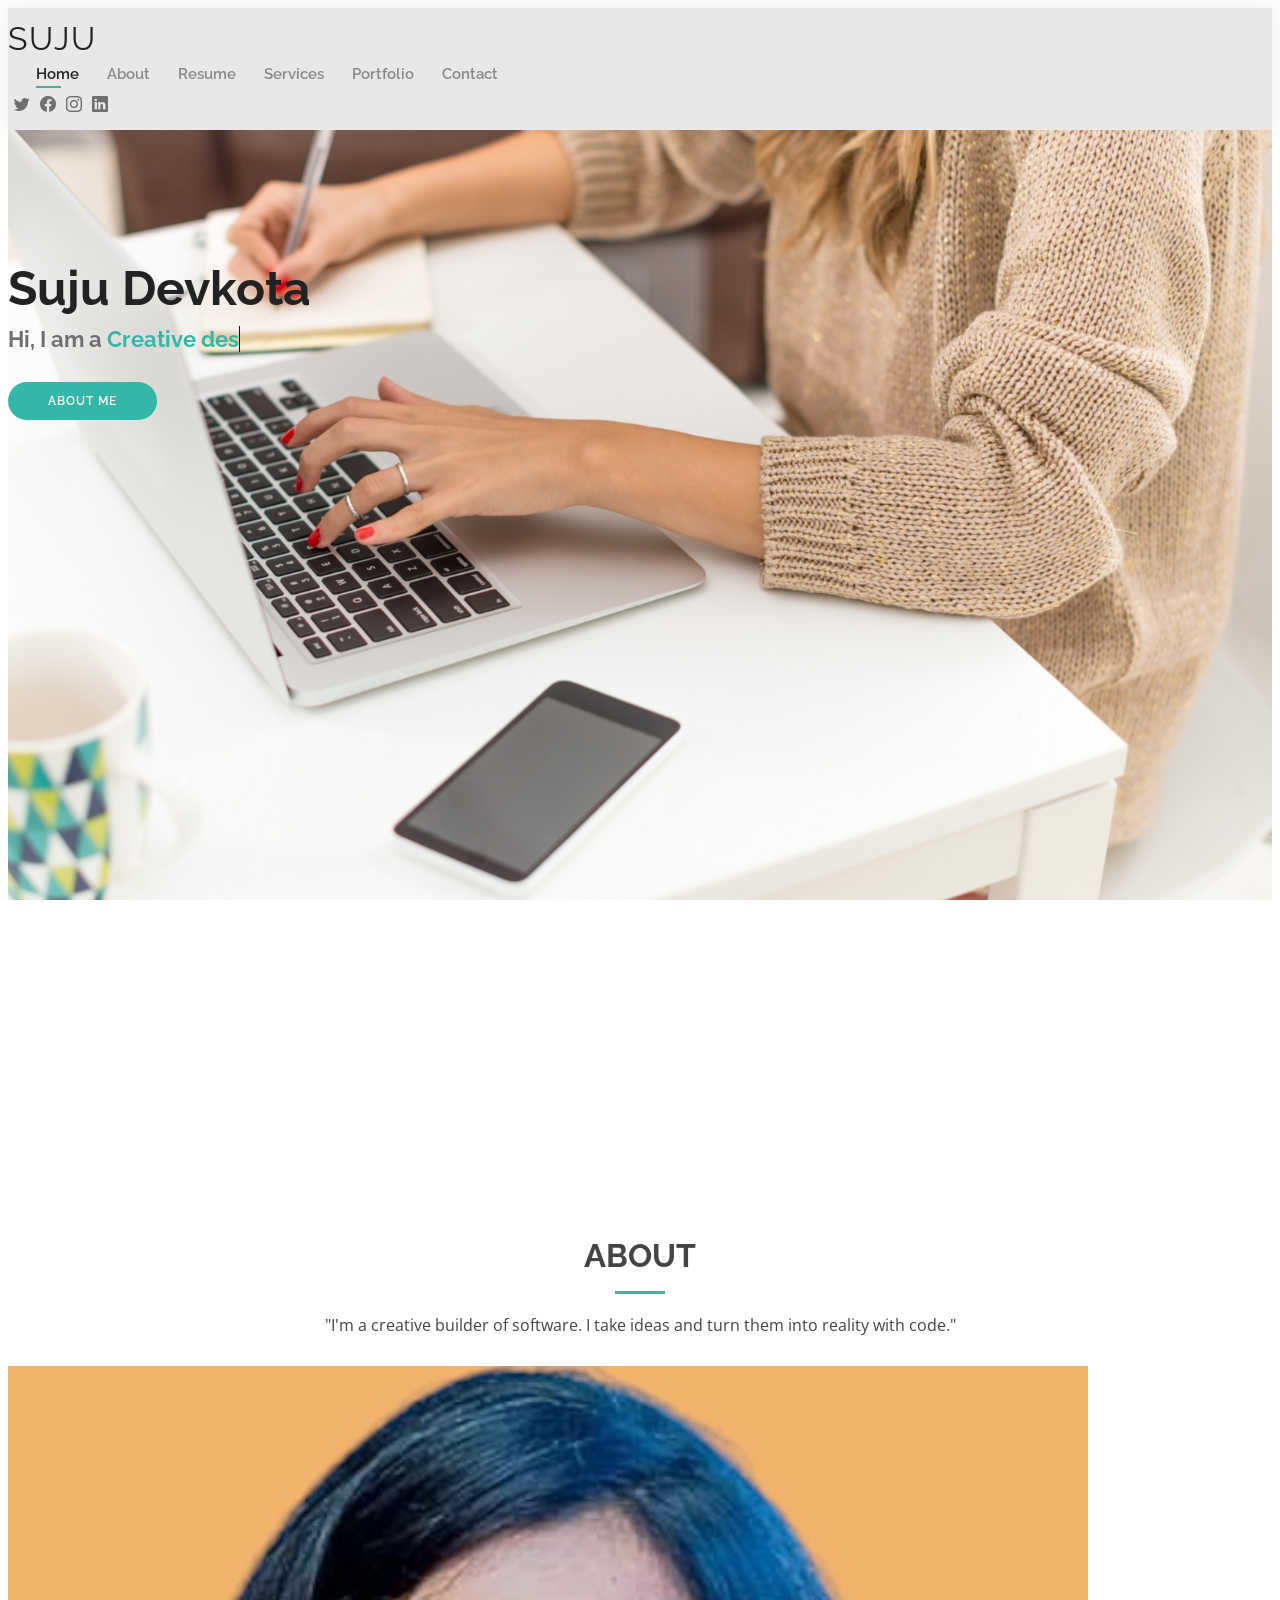
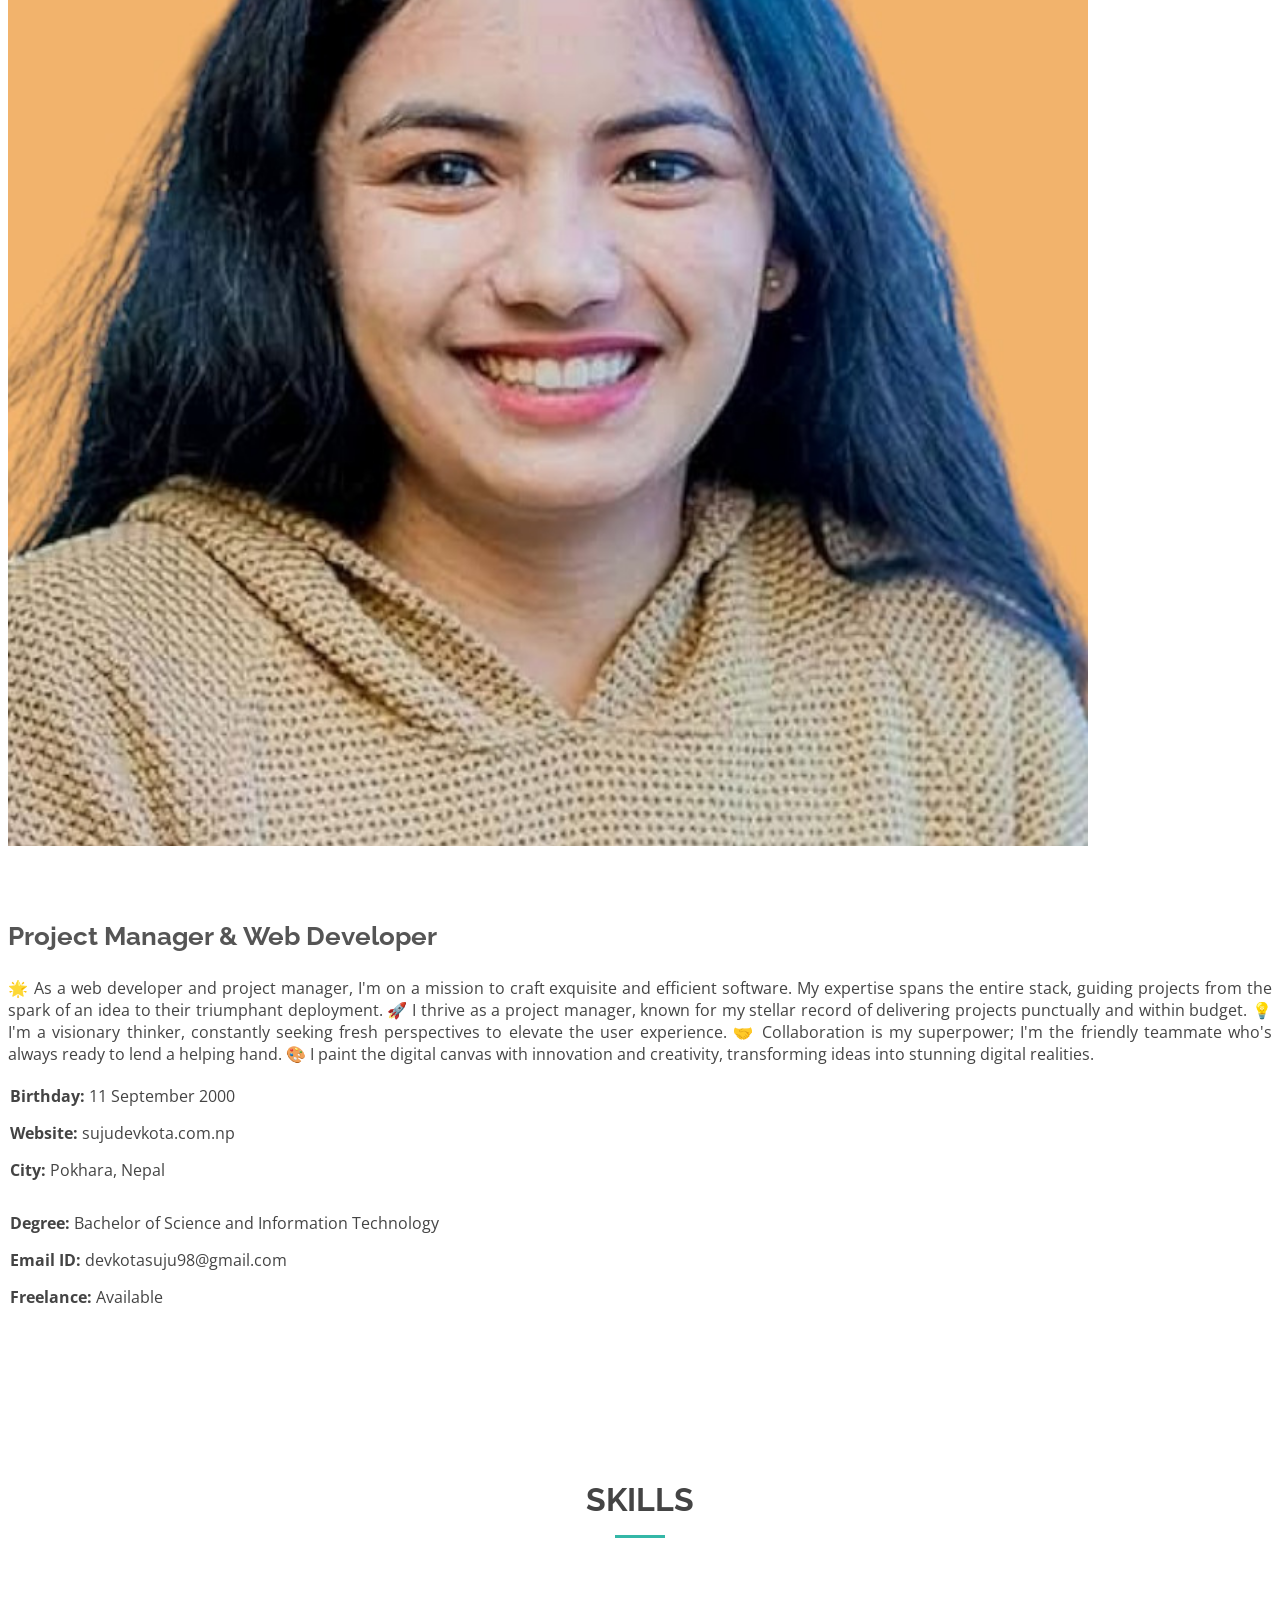
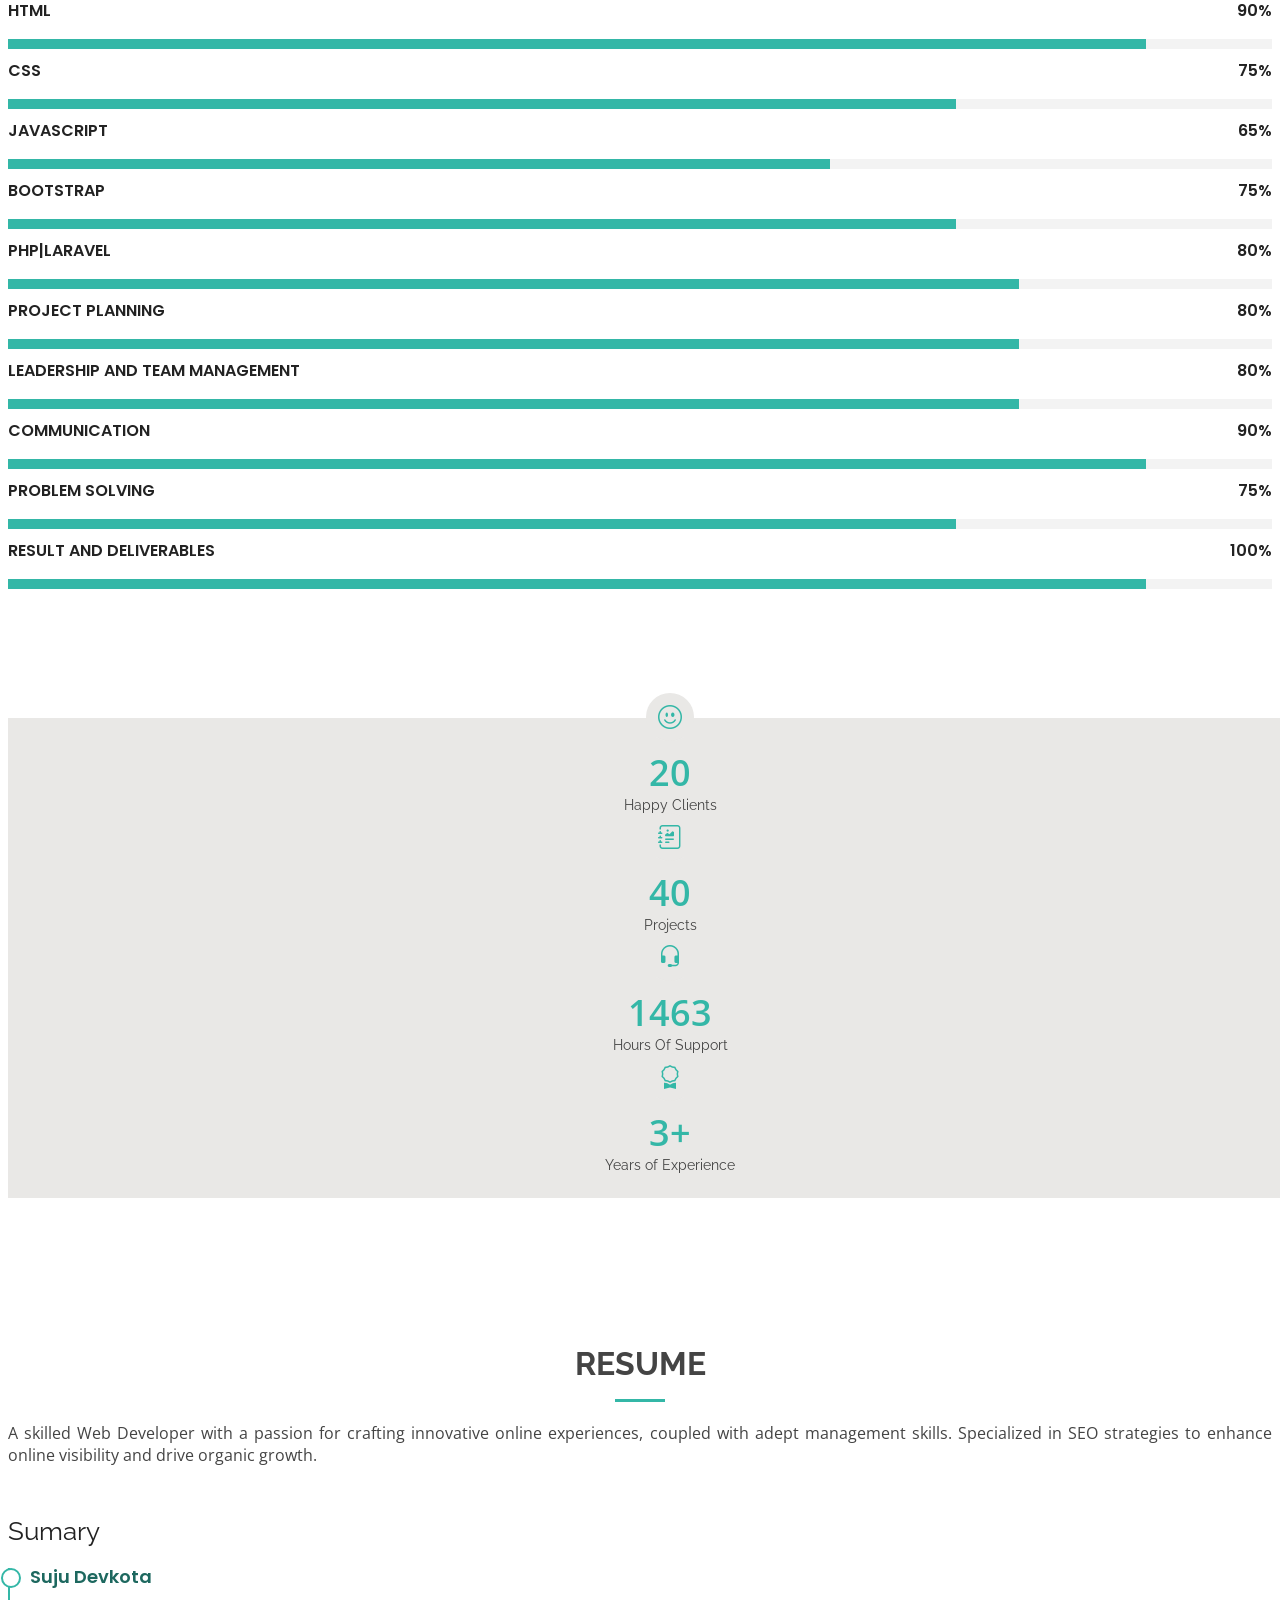
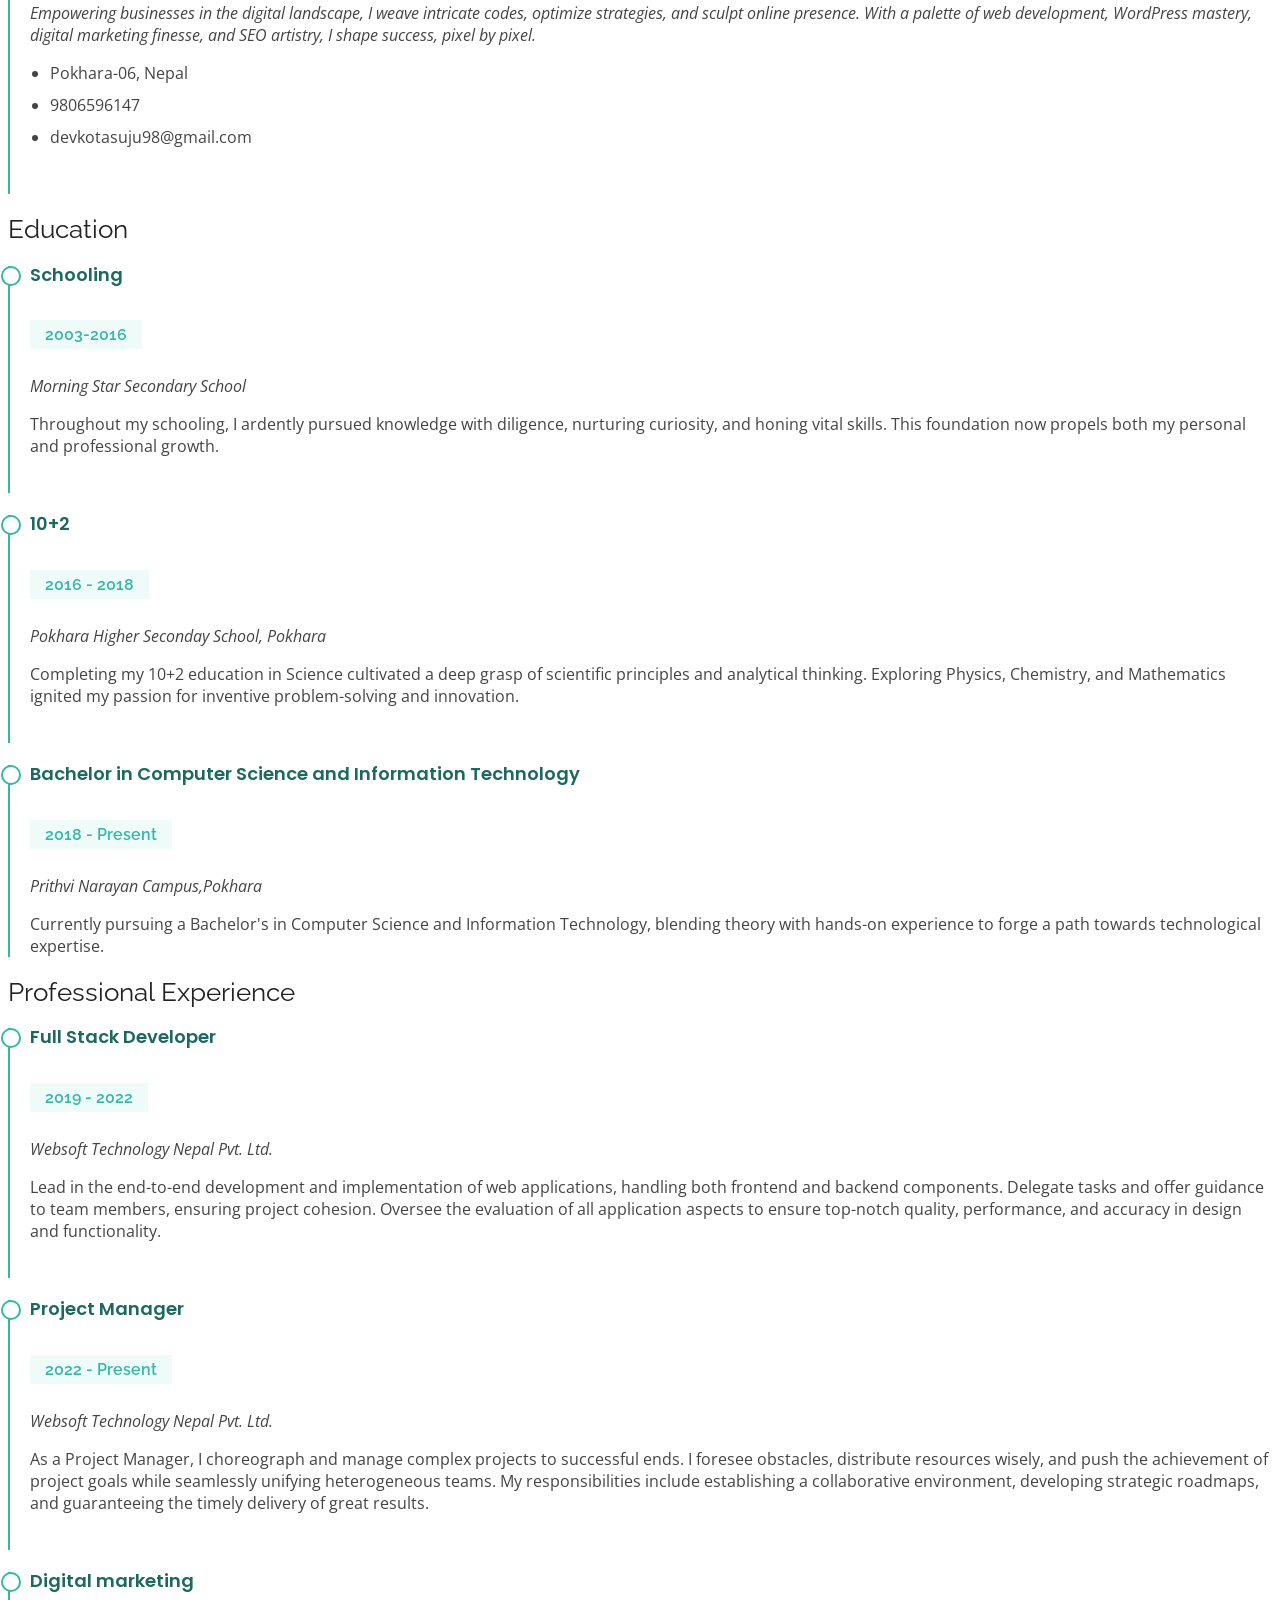
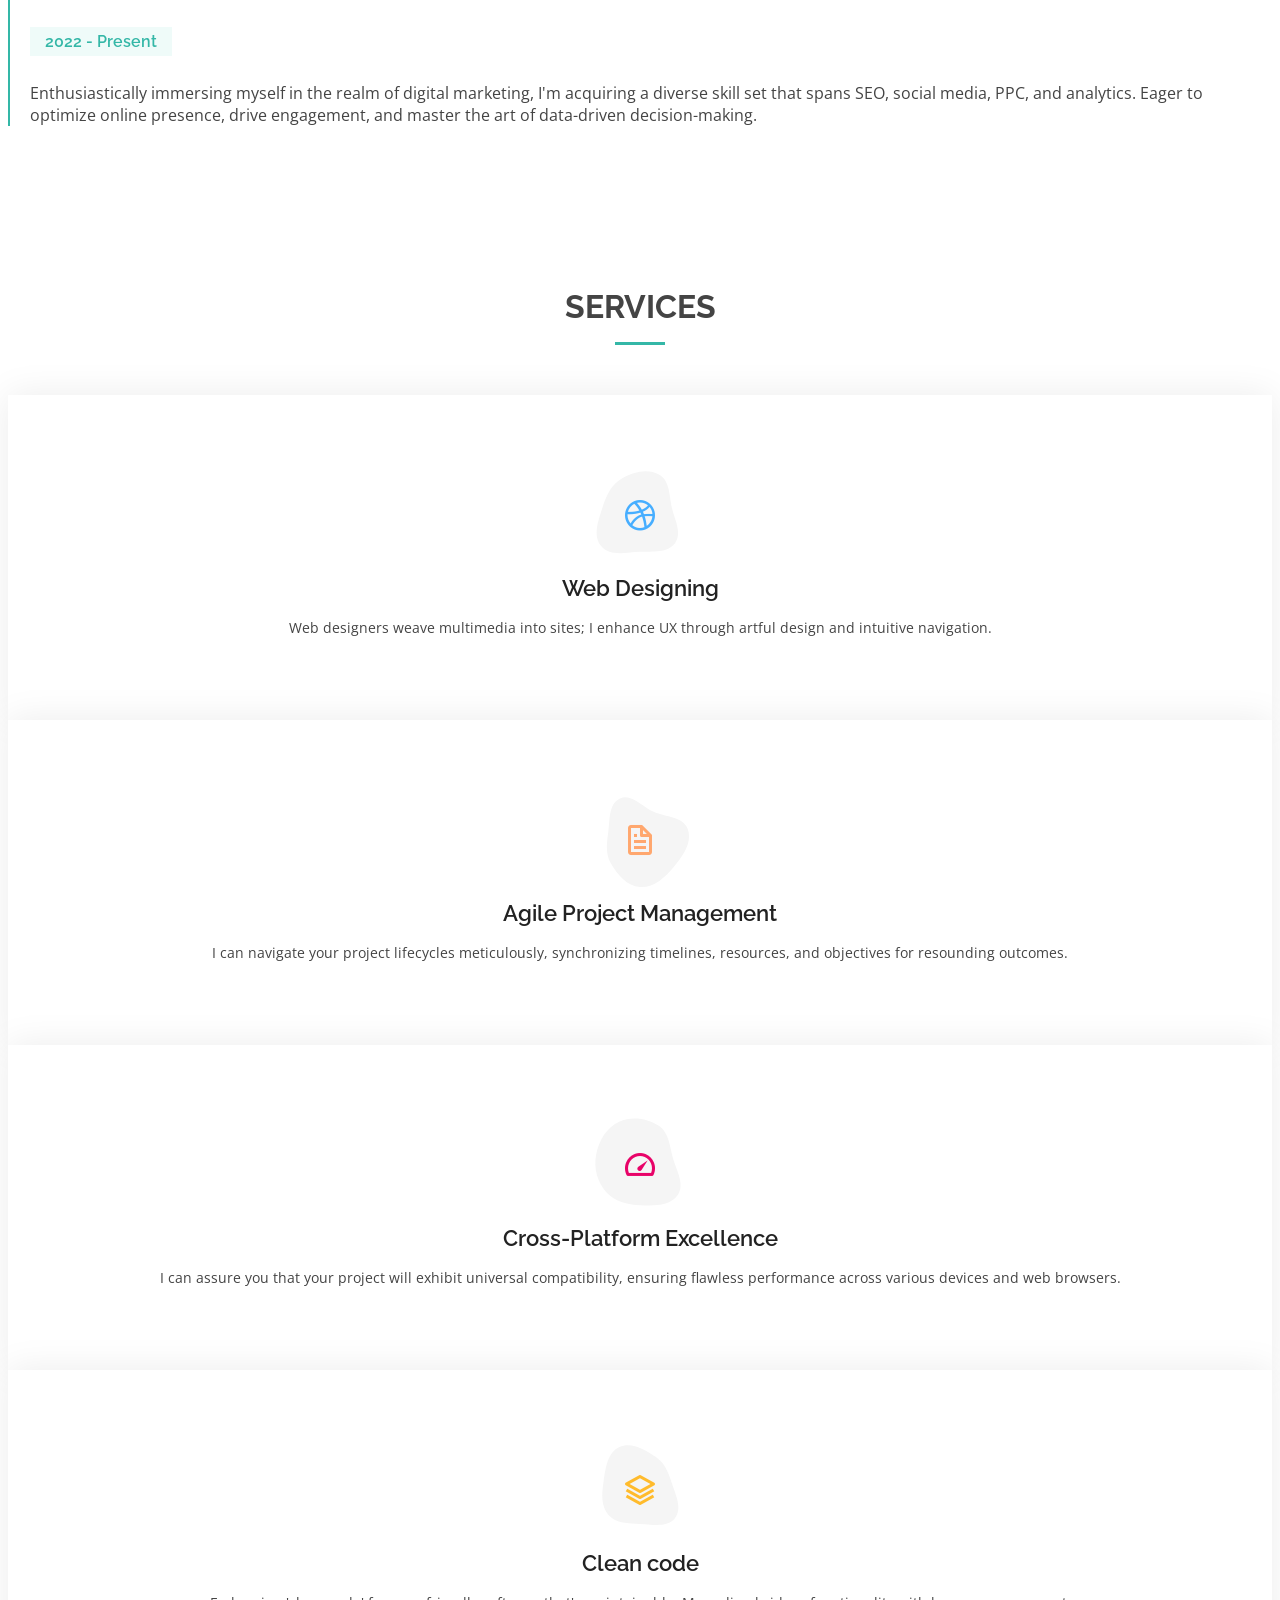
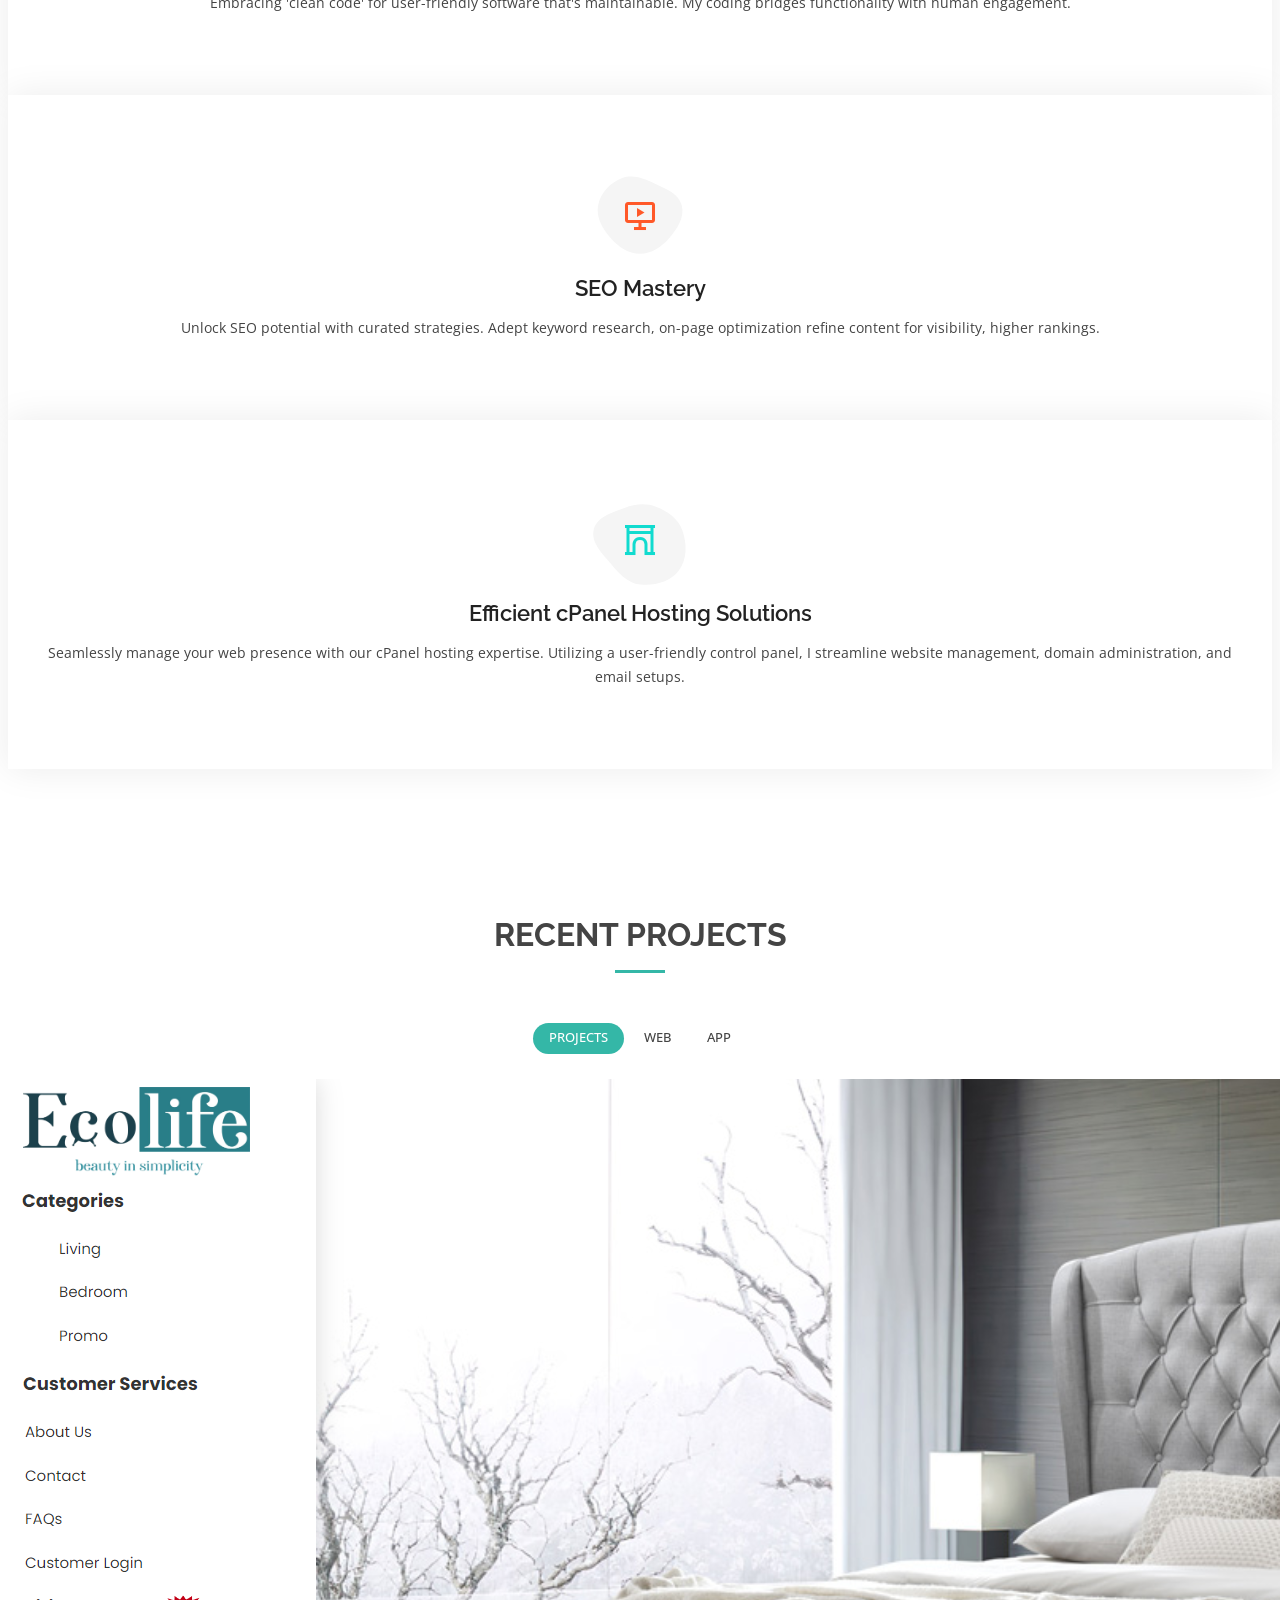
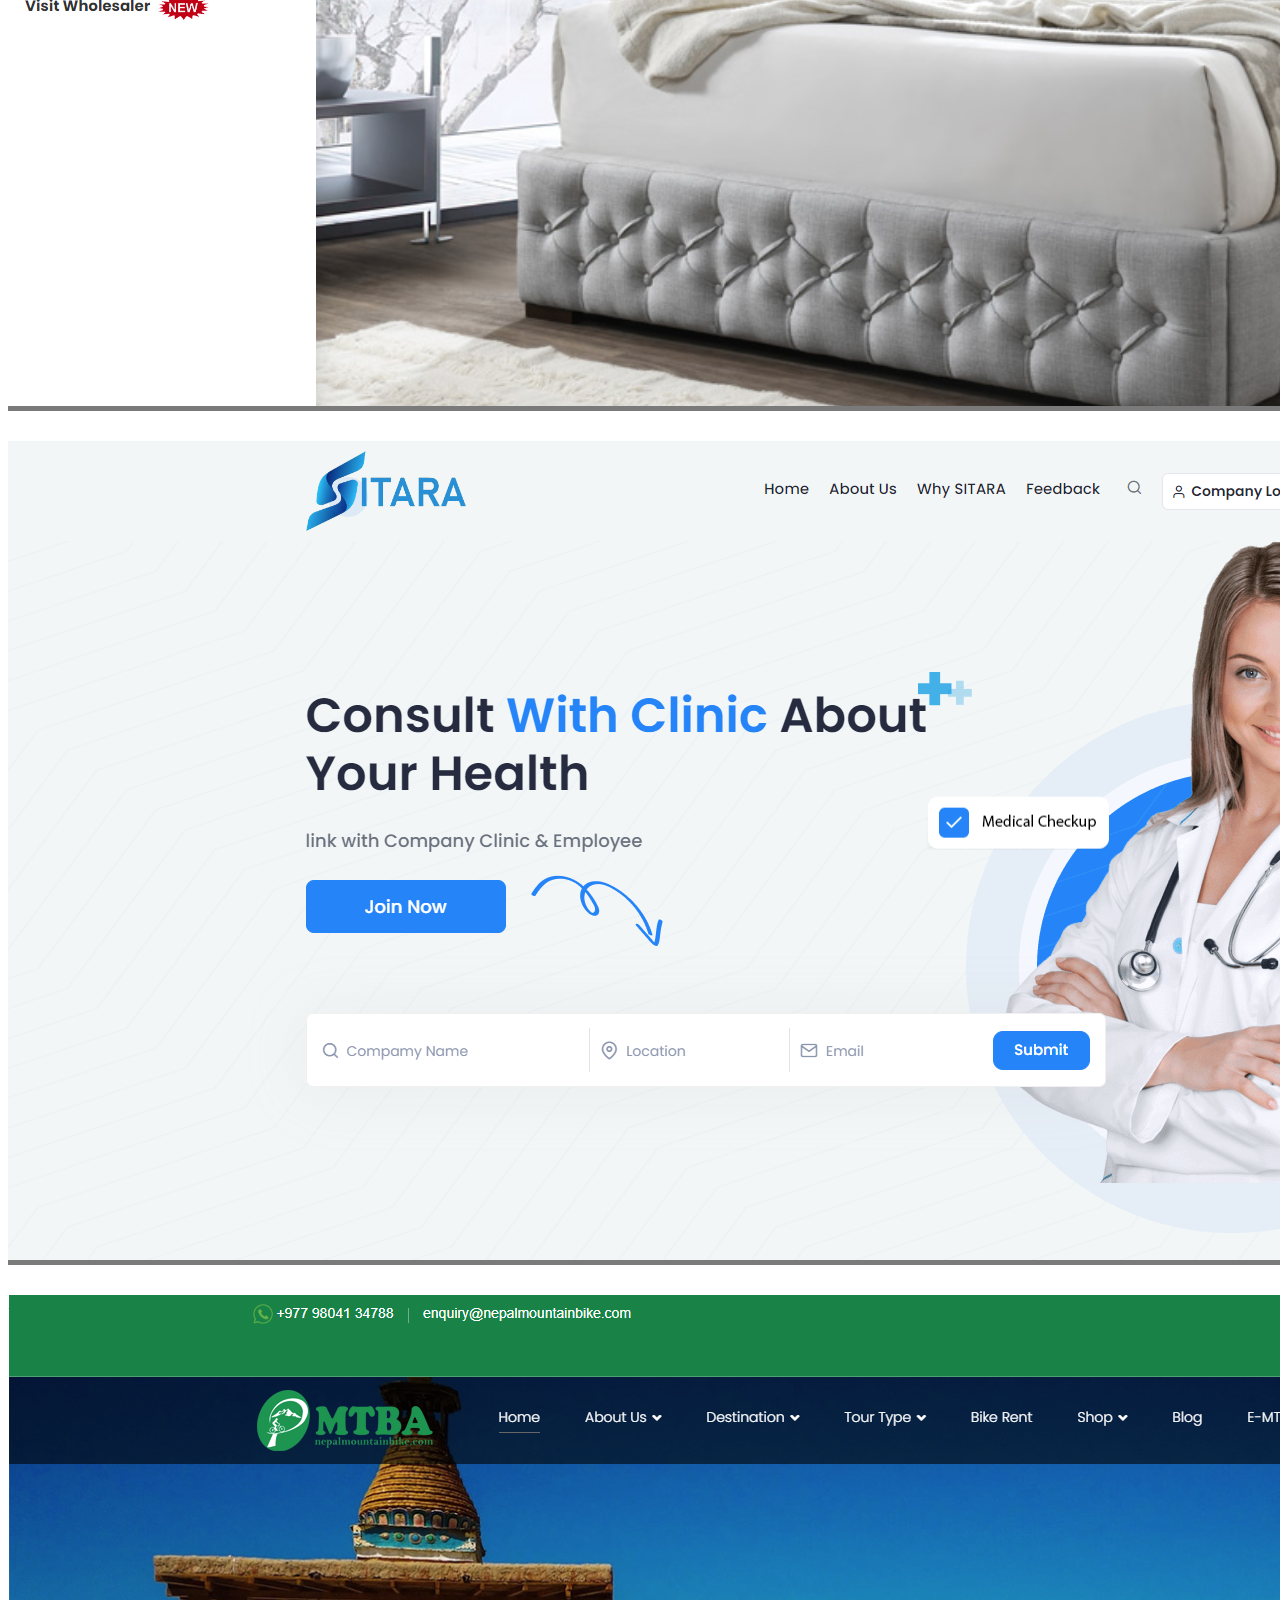
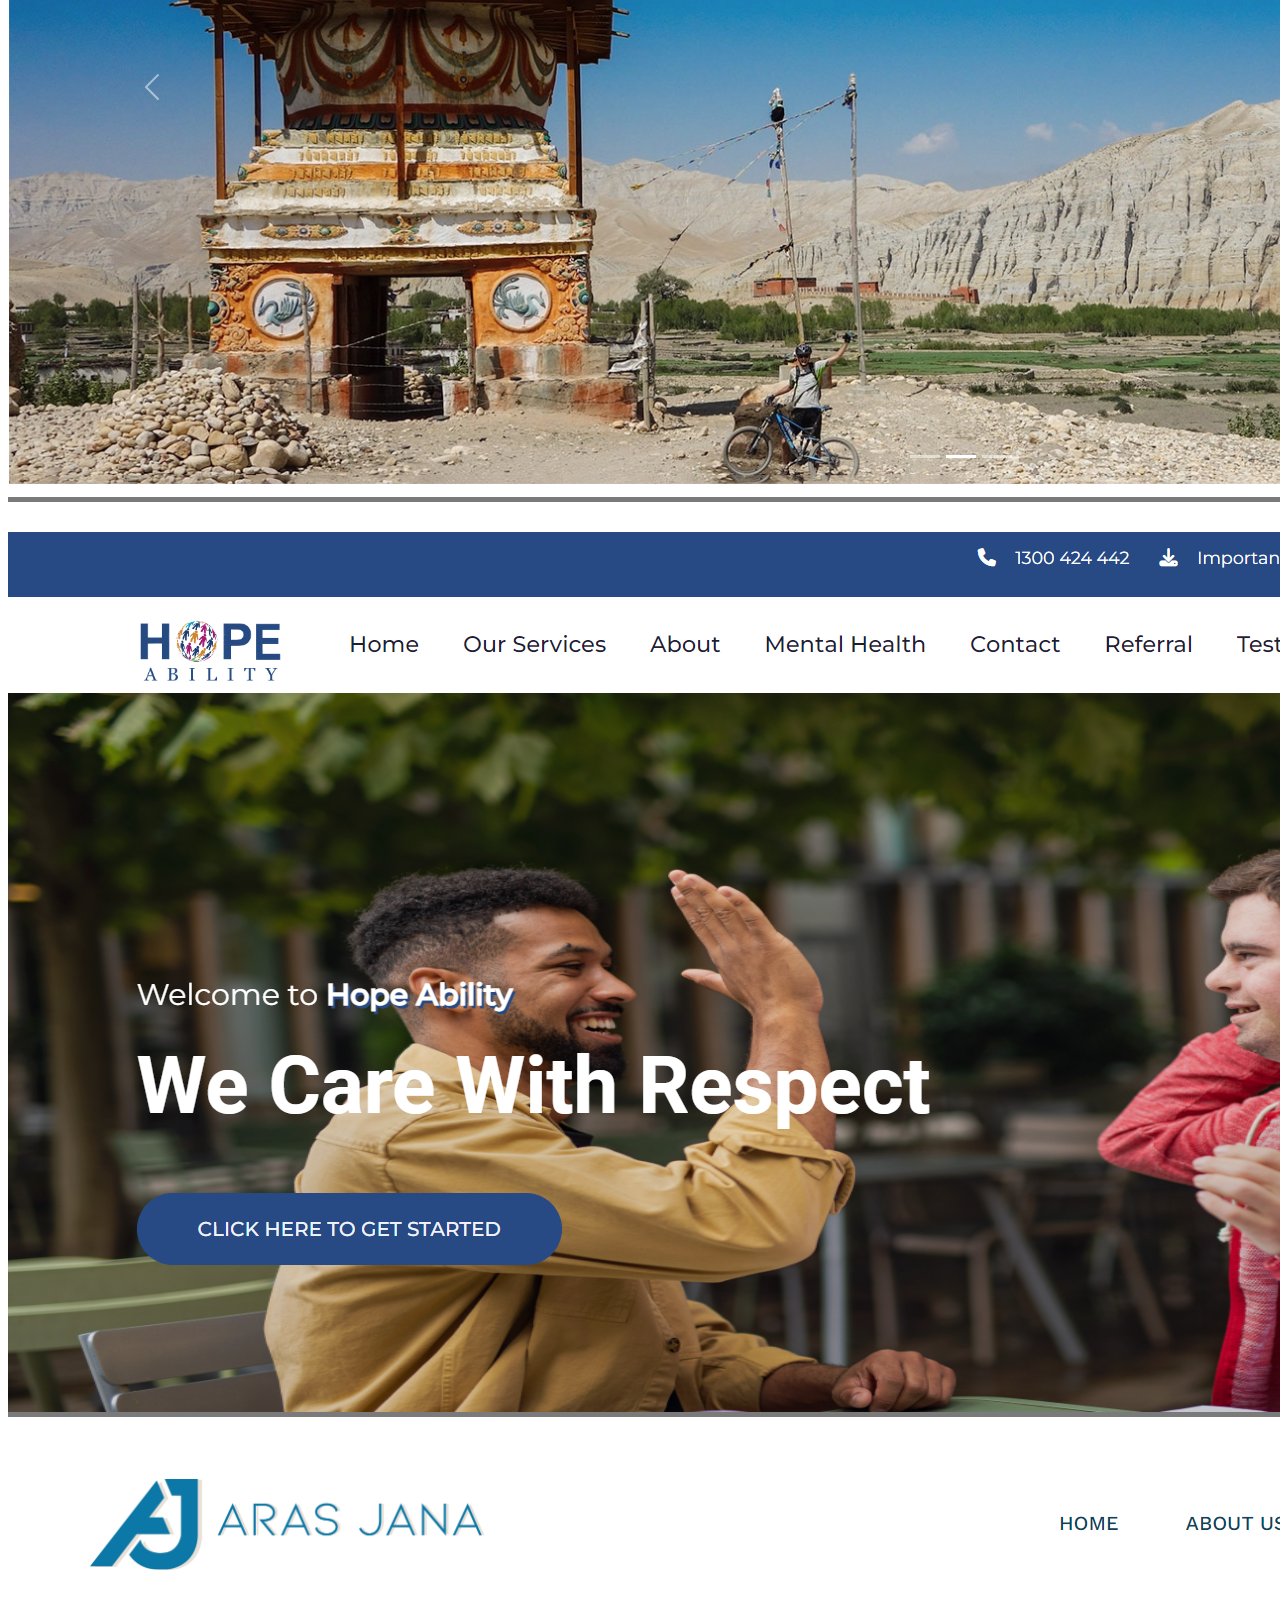
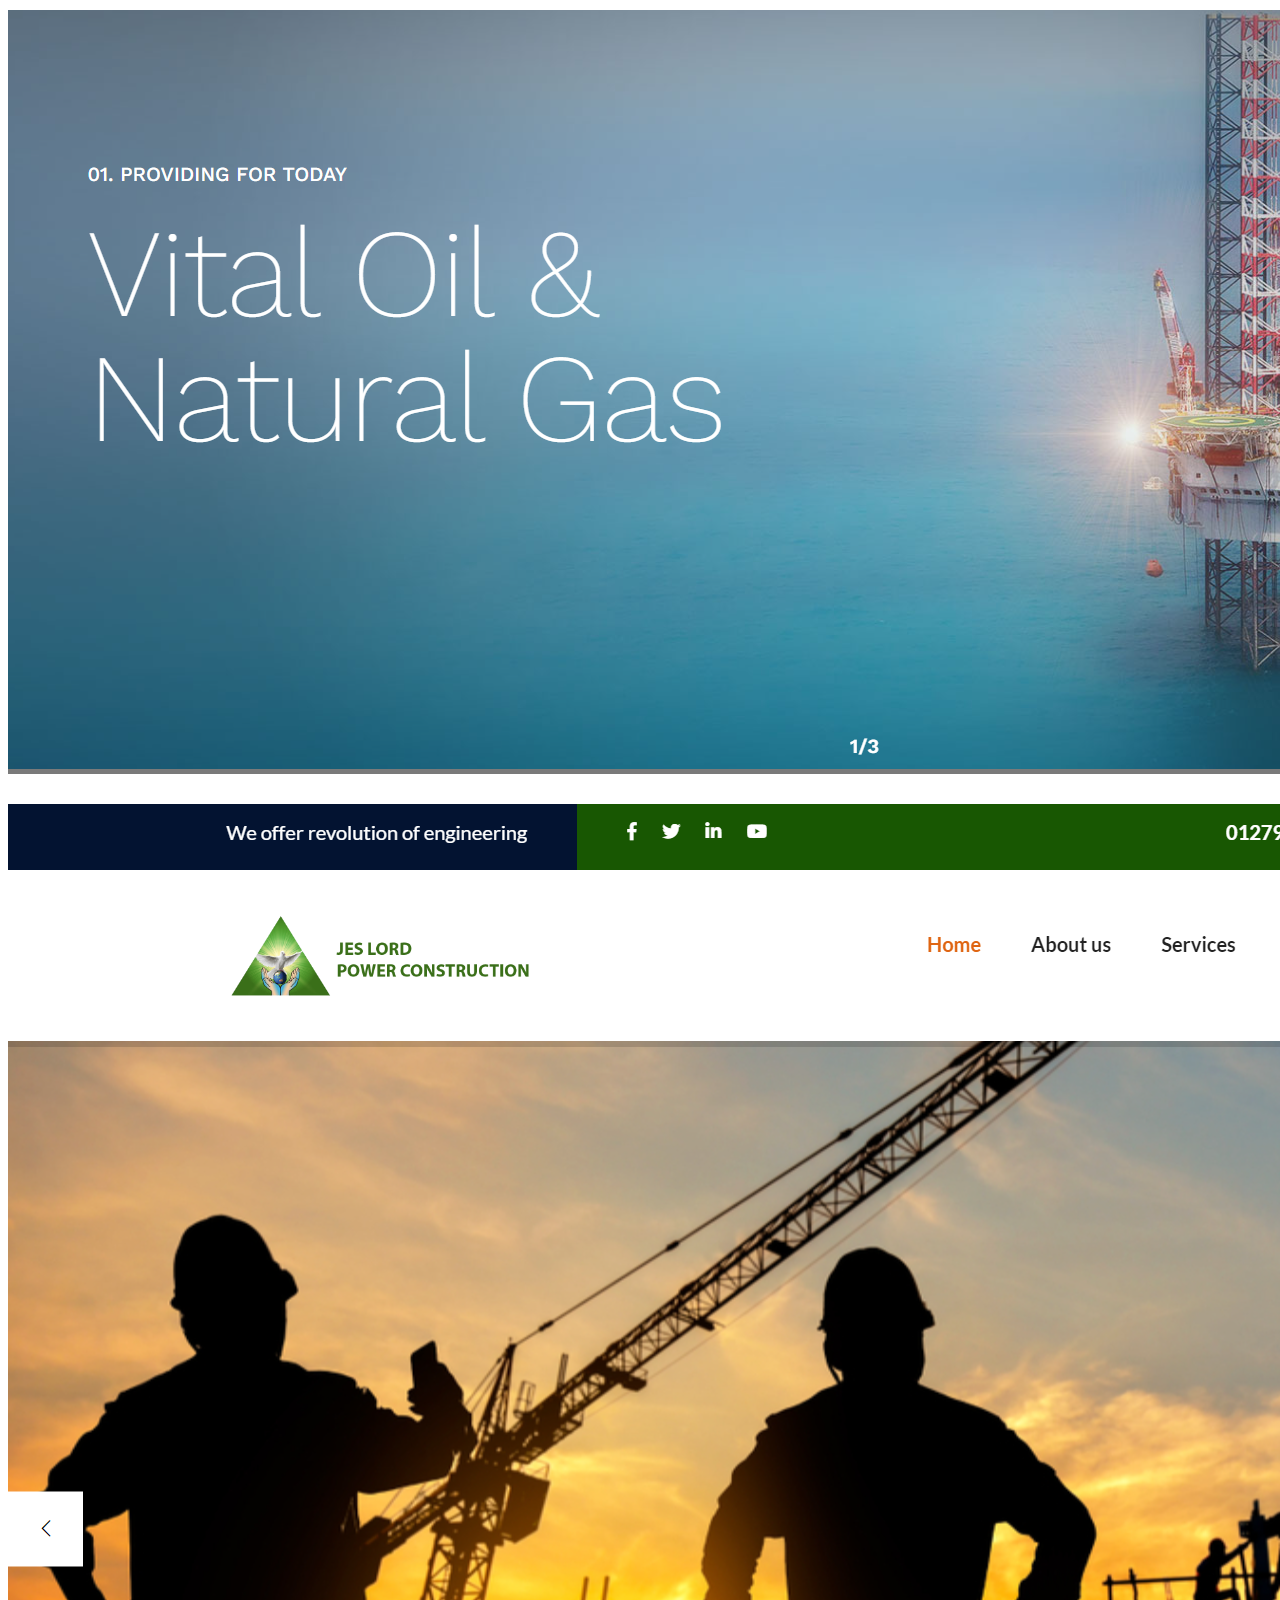
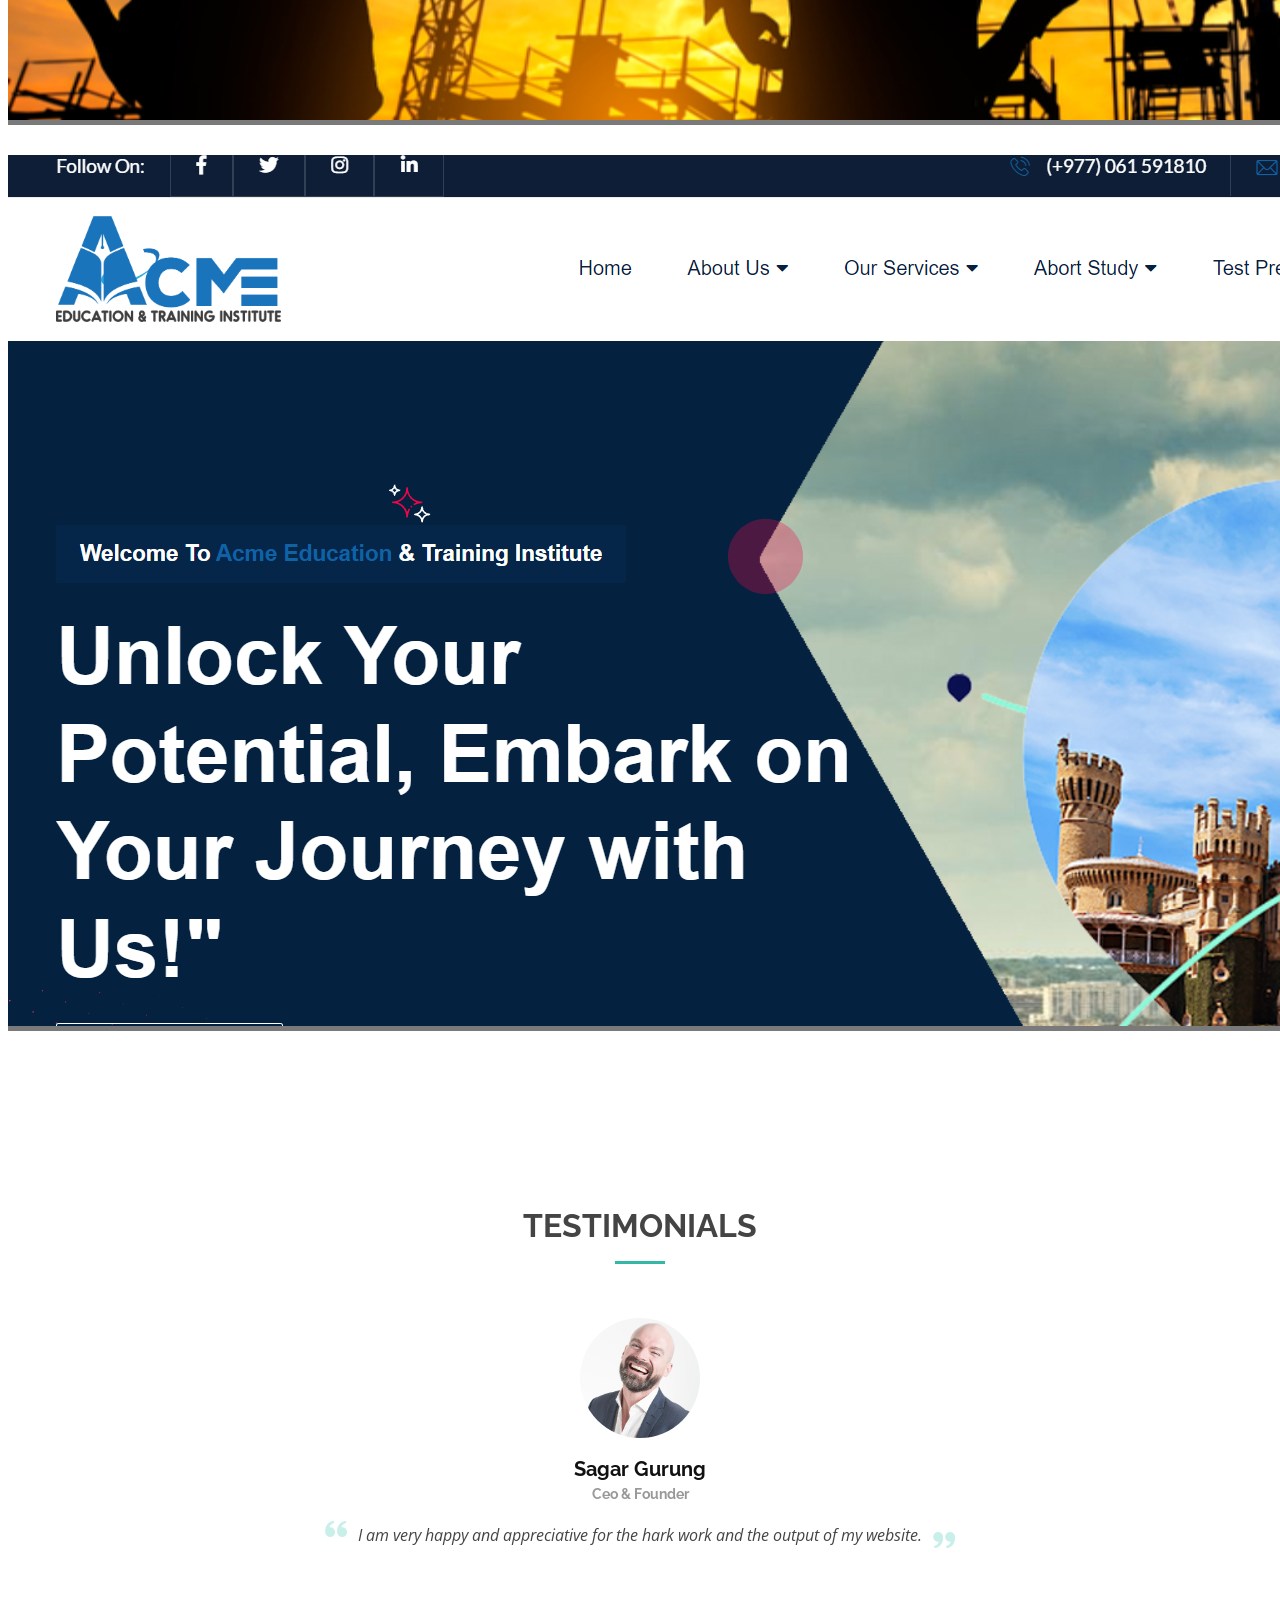
==== index.html @ 3e3ded9e "first commit" ====
<!DOCTYPE html>
<html lang="en">

<head>
  <meta charset="utf-8">
  <meta content="width=device-width, initial-scale=1.0" name="viewport">

  <title>Suju - Index</title>
  <meta content="" name="description">
  <meta content="" name="keywords">

  <!-- Favicons -->
  <link href="assets/img/favicon.png" rel="icon">
  <link href="assets/img/apple-touch-icon.png" rel="apple-touch-icon">

  <!-- Google Fonts -->
  <link href="https://fonts.googleapis.com/css?family=Open+Sans:300,300i,400,400i,600,600i,700,700i|Raleway:300,300i,400,400i,500,500i,600,600i,700,700i|Poppins:300,300i,400,400i,500,500i,600,600i,700,700i" rel="stylesheet">

  <!-- Vendor CSS Files -->
  <link href="assets/vendor/aos/aos.css" rel="stylesheet">
  <link href="assets/vendor/bootstrap/css/bootstrap.min.css" rel="stylesheet">
  <link href="assets/vendor/bootstrap-icons/bootstrap-icons.css" rel="stylesheet">
  <link href="assets/vendor/boxicons/css/boxicons.min.css" rel="stylesheet">
  <link href="assets/vendor/glightbox/css/glightbox.min.css" rel="stylesheet">
  <link href="assets/vendor/swiper/swiper-bundle.min.css" rel="stylesheet">

  <!-- Template Main CSS File -->
  <link href="assets/css/style.css" rel="stylesheet">

</head>

<body>

  <!-- ======= Header ======= -->
  <header id="header" class="fixed-top">
    <div class="container-fluid d-flex justify-content-between align-items-center">

      <h1 class="logo me-auto me-lg-0"><a href="index.html">Suju</a></h1>
      <!-- Uncomment below if you prefer to use an image logo -->
      <!-- <a href="index.html" class="logo"><img src="assets/img/logo.png" alt="" class="img-fluid"></a>-->

      <nav id="navbar" class="navbar order-last order-lg-0">
        <ul>
          <li><a class="active" href="index.html">Home</a></li>
          <li><a href="about.html">About</a></li>
          <li><a href="resume.html">Resume</a></li>
          <li><a href="services.html">Services</a></li>
          <li><a href="portfolio.html">Portfolio</a></li>
          <li><a href="contact.html">Contact</a></li>
        </ul>
        <i class="bi bi-list mobile-nav-toggle"></i>
      </nav><!-- .navbar -->

      <div class="header-social-links">
        <a href="#" class="twitter"><i class="bi bi-twitter"></i></a>
        <a href="#" class="facebook"><i class="bi bi-facebook"></i></a>
        <a href="#" class="instagram"><i class="bi bi-instagram"></i></a>
        <a href="#" class="linkedin"><i class="bi bi-linkedin"></i></i></a>
      </div>

    </div>

  </header><!-- End Header -->

  <!-- ======= Hero Section ======= -->
  <section id="hero" class="d-flex align-items-center">
    <div class="container d-flex flex-column align-items-center" data-aos="zoom-in" data-aos-delay="100">
      <h1>Suju Devkota</h1>
      <h2>Hi, I am  a
        <a href="" class="typewrite" data-period="200" data-type='[ "Developer.", "Creative designer.", "Freelancer.", "Project Manager." ]'>
           <span class="wrap"></span>
        </a>
      </h2>
      <a href="about.html" class="btn-about">About Me</a>
    </div>
  </section><!-- End Hero -->
     <!-- ======= About Section ======= -->
     <section id="about" class="about">
      <div class="container" data-aos="fade-up">

        <div class="section-title">
          <h2>About</h2>
          <p>"I'm a creative builder of software. I take ideas and turn them into reality with code."
          </p>
        </div>

        <div class="row">
          <div class="col-lg-3">
            <img src="assets/img/about.png" class="img-fluid" alt="" style="height:100%" >
          </div>
          <br>
          <br>
          <div class="col-lg-8 pt-4 pt-lg-0 content">
            <h3>Project Manager &amp; Web Developer</h3>
              <p class="about-description" style="text-align: justify">
                🌟 As a web developer and project manager, I'm on a mission to craft exquisite and efficient software. My expertise spans the entire stack, guiding projects from the spark of an idea to their triumphant deployment.

                🚀 I thrive as a project manager, known for my stellar record of delivering projects punctually and within budget.
                
                💡 I'm a visionary thinker, constantly seeking fresh perspectives to elevate the user experience.
                
                🤝 Collaboration is my superpower; I'm the friendly teammate who's always ready to lend a helping hand.
                
                🎨 I paint the digital canvas with innovation and creativity, transforming ideas into stunning digital realities.
            </p>
           <div class="row">
              <div class="col-lg-4">
                <ul>
                  <li><i class="bi bi-rounded-right"></i> <strong>Birthday:</strong> 11 September 2000</li>
                  <li><i class="bi bi-rounded-right"></i> <strong>Website:</strong> sujudevkota.com.np</li>
                  <li><i class="bi bi-rounded-right"></i> <strong>City:</strong> Pokhara, Nepal</li>
                </ul>
              </div>
              <div class="col-lg-8">
                <ul>
                  <li><i class="bi bi-rounded-right"></i> <strong>Degree:</strong> Bachelor of Science and Information Technology</li>
                  <li><i class="bi bi-rounded-right"></i> <strong>Email ID:</strong> devkotasuju98@gmail.com</li>
                  <li><i class="bi bi-rounded-right"></i> <strong>Freelance:</strong> Available</li>
                </ul>
              </div>
            </div>
            <p>
            </p>
          </div>
        </div>

      </div>
    </section><!-- End About Section -->

    <!-- ======= Skills Section ======= -->
    <section id="skills" class="skills">
      <div class="container" data-aos="fade-up">

        <div class="section-title">
          <h2>Skills</h2>
          
        </div>

        <div class="row skills-content">

          <div class="col-lg-6">

            <div class="progress">
              <span class="skill">HTML <i class="val">90%</i></span>
              <div class="progress-bar-wrap">
                <div class="progress-bar" role="progressbar" aria-valuenow="90" aria-valuemin="0" aria-valuemax="100"></div>
              </div>
            </div>

            <div class="progress">
              <span class="skill">CSS <i class="val">75%</i></span>
              <div class="progress-bar-wrap">
                <div class="progress-bar" role="progressbar" aria-valuenow="75" aria-valuemin="0" aria-valuemax="100"></div>
              </div>
            </div>

            <div class="progress">
              <span class="skill">JavaScript <i class="val">65%</i></span>
              <div class="progress-bar-wrap">
                <div class="progress-bar" role="progressbar" aria-valuenow="65" aria-valuemin="0" aria-valuemax="100"></div>
              </div>
            </div>
            <div class="progress">
              <span class="skill">Bootstrap <i class="val">75%</i></span>
              <div class="progress-bar-wrap">
                <div class="progress-bar" role="progressbar" aria-valuenow="75" aria-valuemin="0" aria-valuemax="100"></div>
              </div>
            </div>
            <div class="progress">
              <span class="skill">PHP|Laravel <i class="val">80%</i></span>
              <div class="progress-bar-wrap">
                <div class="progress-bar" role="progressbar" aria-valuenow="80" aria-valuemin="0" aria-valuemax="100"></div>
              </div>
            </div>


          </div>

          <div class="col-lg-6">
            <div class="progress">
              <span class="skill">Project Planning<i class="val">80%</i></span>
              <div class="progress-bar-wrap">
                <div class="progress-bar" role="progressbar" aria-valuenow="80" aria-valuemin="0" aria-valuemax="100"></div>
              </div>
            </div>
           
            <div class="progress">
              <span class="skill">Leadership and Team Management<i class="val">80%</i></span>
              <div class="progress-bar-wrap">
                <div class="progress-bar" role="progressbar" aria-valuenow="80" aria-valuemin="0" aria-valuemax="100"></div>
              </div>
            </div>

            <div class="progress">
              <span class="skill">Communication <i class="val">90%</i></span>
              <div class="progress-bar-wrap">
                <div class="progress-bar" role="progressbar" aria-valuenow="90" aria-valuemin="0" aria-valuemax="100"></div>
              </div>
            </div>
            <div class="progress">
              <span class="skill">Problem Solving<i class="val">75%</i></span>
              <div class="progress-bar-wrap">
                <div class="progress-bar" role="progressbar" aria-valuenow="75" aria-valuemin="0" aria-valuemax="100"></div>
              </div>
            </div>
            <div class="progress">
              <span class="skill">Result and Deliverables<i class="val">100%</i></span>
              <div class="progress-bar-wrap">
                <div class="progress-bar" role="progressbar" aria-valuenow="90" aria-valuemin="0" aria-valuemax="100"></div>
              </div>
            </div>

          </div>

        </div>

      </div>
    </section><!-- End Skills Section -->
        <div class="counts container">

          <div class="row">
    
            <div class="col-lg-3 col-md-6">
              <div class="count-box">
                <i class="bi bi-emoji-smile"></i>
                <span data-purecounter-start="0" data-purecounter-end="20" data-purecounter-duration="1" class="purecounter"></span>
                <p>Happy Clients</p>
              </div>
            </div>
    
            <div class="col-lg-3 col-md-6 mt-5 mt-md-0">
              <div class="count-box">
                <i class="bi bi-journal-richtext"></i>
                <span data-purecounter-start="0" data-purecounter-end="40" data-purecounter-duration="1" class="purecounter"></span>
                <p>Projects</p>
              </div>
            </div>
    
            <div class="col-lg-3 col-md-6 mt-5 mt-lg-0">
              <div class="count-box">
                <i class="bi bi-headset"></i>
                <span data-purecounter-start="0" data-purecounter-end="1463" data-purecounter-duration="1" class="purecounter"></span>
                <p>Hours Of Support</p>
              </div>
            </div>
    
            <div class="col-lg-3 col-md-6 mt-5 mt-lg-0">
              <div class="count-box">
                <i class="bi bi-award"></i>
                <span>3+</span>
                <p> Years of Experience</p>
              </div>
            </div>
    
          </div>
    
        </div>
      <section id="resume" class="resume">
        <div class="container" data-aos="fade-up">
  
  
          <div class="section-title">
            <h2>Resume</h2>
            <p style="text-align: justify">A skilled Web Developer with a passion for crafting innovative online experiences, coupled with adept management skills. Specialized in SEO strategies to enhance online visibility and drive organic growth.</p>
          </div>
  
          <div class="row">
            <div class="col-lg-6">
              <h3 class="resume-title">Sumary</h3>
              <div class="resume-item pb-0">
                <h4>Suju Devkota</h4>
                <p><em>Empowering businesses in the digital landscape, I weave intricate codes, optimize strategies, and sculpt online presence. With a palette of web development, WordPress mastery, digital marketing finesse, and SEO artistry, I shape success, pixel by pixel.</em></p>
                <p>
                <ul>
                  <li>Pokhara-06, Nepal</li>
                  <li>9806596147</li>
                  <li>devkotasuju98@gmail.com</li>
                </ul>
                </p>
              </div>
              <h3 class="resume-title">Education</h3>
              <div class="resume-item">
                <h4>Schooling</h4>
                <h5>2003-2016</h5>
                <p><em>Morning Star Secondary School</em></p>
                <p>Throughout my schooling, I ardently pursued knowledge with diligence, nurturing curiosity, and honing vital skills. This foundation now propels both my personal and professional growth.</p>
              </div>
              <div class="resume-item">
                <h4>10+2</h4>
                <h5>2016 - 2018</h5>
                <p><em>Pokhara Higher Seconday School, Pokhara</em></p>
                <p>Completing my 10+2 education in Science cultivated a deep grasp of scientific principles and analytical thinking. Exploring Physics, Chemistry, and Mathematics ignited my passion for inventive problem-solving and innovation.</p>
              </div>
              <div class="resume-item">
                <h4>Bachelor in Computer Science and Information Technology</h4>
                <h5>2018 - Present</h5>
                <p><em>Prithvi Narayan Campus,Pokhara</em></p><p>Currently pursuing a Bachelor's in Computer Science and Information Technology, blending theory with hands-on experience to forge a path towards technological expertise.</p>
              </div>
             </div>
            <div class="col-lg-6">
            <h3 class="resume-title">Professional Experience</h3>
           <div class="resume-item">
                <h4>Full Stack Developer</h4>
                <h5>2019 - 2022</h5>
                <p><em>Websoft Technology Nepal Pvt. Ltd. </em></p>
                <p>
                Lead in the end-to-end development and implementation of web applications, handling both frontend and backend components. Delegate tasks and offer guidance to team members, ensuring project cohesion. Oversee the evaluation of all application aspects to ensure top-notch quality, performance, and accuracy in design and functionality.
                </p>
              </div>
            <div class="resume-item">
                <h4>Project Manager</h4>
                <h5>2022 - Present</h5>
                <p><em>Websoft Technology Nepal Pvt. Ltd.</em></p>
                <p>
                As a Project Manager, I choreograph and manage complex projects to successful ends. I foresee obstacles, distribute resources wisely, and push the achievement of project goals while seamlessly unifying heterogeneous teams. My responsibilities include establishing a collaborative environment, developing strategic roadmaps, and guaranteeing the timely delivery of great results.</p>
              </div>
              <div class="resume-item">
                <h4>Digital marketing</h4>
                <h5>2022 - Present</h5>
                 <p>
                Enthusiastically immersing myself in the realm of digital marketing, I'm acquiring a diverse skill set that spans SEO, social media, PPC, and analytics. Eager to optimize online presence, drive engagement, and master the art of data-driven decision-making.
              </div>
            </div>
          </div>
  
        </div>
      </section>
      <!-- ======= Services Section ======= -->
      <section id="services" class="services">
        <div class="container" data-aos="fade-up">
  
          <div class="section-title">
            <h2>Services</h2>
            <p> </div>
  
          <div class="row">
            <div class="col-lg-4 col-md-6 d-flex align-items-stretch" data-aos="zoom-in" data-aos-delay="100">
              <div class="icon-box iconbox-blue">
                <div class="icon">
                  <svg width="100" height="100" viewBox="0 0 600 600" xmlns="http://www.w3.org/2000/svg">
                    <path stroke="none" stroke-width="0" fill="#f5f5f5" d="M300,521.0016835830174C376.1290562159157,517.8887921683347,466.0731472004068,529.7835943286574,510.70327084640275,468.03025145048787C554.3714126377745,407.6079735673963,508.03601936045806,328.9844924480964,491.2728898941984,256.3432110539036C474.5976632858925,184.082847569629,479.9380746630129,96.60480741107993,416.23090153303,58.64404602377083C348.86323505073057,18.502131276798302,261.93793281208167,40.57373210992963,193.5410806939664,78.93577620505333C130.42746243093433,114.334589627462,98.30271207620316,179.96522072025542,76.75703585869454,249.04625023123273C51.97151888228291,328.5150500222984,13.704378332031375,421.85034740162234,66.52175969318436,486.19268352777647C119.04800174914682,550.1803526380478,217.28368757567262,524.383925680826,300,521.0016835830174"></path>
                  </svg>
                  <i class="bx bxl-dribbble"></i>
                </div>
                <h4><a href="">Web Designing</a></h4>
                <p>Web designers weave multimedia into sites; I enhance UX through artful design and intuitive navigation.</p>
              </div>
            </div>
  
            <div class="col-lg-4 col-md-6 d-flex align-items-stretch mt-4 mt-md-0" data-aos="zoom-in" data-aos-delay="200">
              <div class="icon-box iconbox-orange ">
                <div class="icon">
                  <svg width="100" height="100" viewBox="0 0 600 600" xmlns="http://www.w3.org/2000/svg">
                    <path stroke="none" stroke-width="0" fill="#f5f5f5" d="M300,582.0697525312426C382.5290701553225,586.8405444964366,449.9789794690241,525.3245884688669,502.5850820975895,461.55621195738473C556.606425686781,396.0723002908107,615.8543463187945,314.28637112970534,586.6730223649479,234.56875336149918C558.9533121215079,158.8439757836574,454.9685369536778,164.00468322053177,381.49747125262974,130.76875717737553C312.15926192815925,99.40240125094834,248.97055460311594,18.661163978235184,179.8680185752513,50.54337015887873C110.5421016452524,82.52863877960104,119.82277516462835,180.83849132639028,109.12597500060166,256.43424936330496C100.08760227029461,320.3096726198365,92.17705696193138,384.0621239912766,124.79988738764834,439.7174275375508C164.83382741302287,508.01625554203684,220.96474134820875,577.5009287672846,300,582.0697525312426"></path>
                  </svg>
                  <i class="bx bx-file"></i>
                </div>
                <h4><a href="">Agile Project Management</a></h4>
                <p>I can navigate your project lifecycles meticulously, synchronizing timelines, resources, and objectives for resounding outcomes.</p>
              </div>
            </div>
  
            <div class="col-lg-4 col-md-6 d-flex align-items-stretch mt-4 mt-lg-0" data-aos="zoom-in" data-aos-delay="300">
              <div class="icon-box iconbox-pink">
                <div class="icon">
                  <svg width="100" height="100" viewBox="0 0 600 600" xmlns="http://www.w3.org/2000/svg">
                    <path stroke="none" stroke-width="0" fill="#f5f5f5" d="M300,541.5067337569781C382.14930387511276,545.0595476570109,479.8736841581634,548.3450877840088,526.4010558755058,480.5488172755941C571.5218469581645,414.80211281144784,517.5187510058486,332.0715597781072,496.52539010469104,255.14436215662573C477.37192572678356,184.95920475031193,473.57363656557914,105.61284051026155,413.0603344069578,65.22779650032875C343.27470386102294,18.654635553484475,251.2091493199835,5.337323636656869,175.0934190732945,40.62881213300186C97.87086631185822,76.43348514350839,51.98124368387456,156.15599469081315,36.44837278890362,239.84606092416172C21.716077023791087,319.22268207091537,43.775223500013084,401.1760424656574,96.891909868211,461.97329694683043C147.22146801428983,519.5804099606455,223.5754009179313,538.201503339737,300,541.5067337569781"></path>
                  </svg>
                  <i class="bx bx-tachometer"></i>
                </div>
                <h4><a href="">Cross-Platform Excellence</a></h4>
                <p>I can assure you that your project will exhibit universal compatibility, ensuring flawless performance across various devices and web browsers.</p>
              </div>
            </div>
  
            <div class="col-lg-4 col-md-6 d-flex align-items-stretch mt-4" data-aos="zoom-in" data-aos-delay="100">
              <div class="icon-box iconbox-yellow">
                <div class="icon">
                  <svg width="100" height="100" viewBox="0 0 600 600" xmlns="http://www.w3.org/2000/svg">
                    <path stroke="none" stroke-width="0" fill="#f5f5f5" d="M300,503.46388370962813C374.79870501325706,506.71871716319447,464.8034551963731,527.1746412648533,510.4981551193396,467.86667711651364C555.9287308511215,408.9015244558933,512.6030010748507,327.5744911775523,490.211057578863,256.5855673507754C471.097692560561,195.9906835881958,447.69079081568157,138.11976852964426,395.19560036434837,102.3242989838813C329.3053358748298,57.3949838291264,248.02791733380457,8.279543830951368,175.87071277845988,42.242879143198664C103.41431057327972,76.34704239035025,93.79494320519305,170.9812938413882,81.28167332365135,250.07896920659033C70.17666984294237,320.27484674793965,64.84698225790005,396.69656628748305,111.28512138212992,450.4950937839243C156.20124167950087,502.5303643271138,231.32542653798444,500.4755392045468,300,503.46388370962813"></path>
                  </svg>
                  <i class="bx bx-layer"></i>
                </div>
                <h4><a href="">Clean code</a></h4>
                <p>Embracing 'clean code' for user-friendly software that's maintainable. My coding bridges functionality with human engagement.</p>
              </div>
            </div>
  
            <div class="col-lg-4 col-md-6 d-flex align-items-stretch mt-4" data-aos="zoom-in" data-aos-delay="200">
              <div class="icon-box iconbox-red">
                <div class="icon">
                  <svg width="100" height="100" viewBox="0 0 600 600" xmlns="http://www.w3.org/2000/svg">
                    <path stroke="none" stroke-width="0" fill="#f5f5f5" d="M300,532.3542879108572C369.38199826031484,532.3153073249985,429.10787420159085,491.63046689027357,474.5244479745417,439.17860296908856C522.8885846962883,383.3225815378663,569.1668002868075,314.3205725914397,550.7432151929288,242.7694973846089C532.6665558377875,172.5657663291529,456.2379748765914,142.6223662098291,390.3689995646985,112.34683881706744C326.66090330228417,83.06452184765237,258.84405631176094,53.51806209861945,193.32584062364296,78.48882559362697C121.61183558270385,105.82097193414197,62.805066853699245,167.19869350419734,48.57481801355237,242.6138429142374C34.843463184063346,315.3850353017275,76.69343916112496,383.4422959591041,125.22947124332185,439.3748458443577C170.7312796277747,491.8107796887764,230.57421082200815,532.3932930995766,300,532.3542879108572"></path>
                  </svg>
                  <i class="bx bx-slideshow"></i>
                </div>
                <h4><a href="">SEO Mastery</a></h4>
                <p>Unlock SEO potential with curated strategies. Adept keyword research, on-page optimization refine content for visibility, higher rankings.</p>
              </div>
            </div>
  
            <div class="col-lg-4 col-md-6 d-flex align-items-stretch mt-4" data-aos="zoom-in" data-aos-delay="300">
              <div class="icon-box iconbox-teal">
                <div class="icon">
                  <svg width="100" height="100" viewBox="0 0 600 600" xmlns="http://www.w3.org/2000/svg">
                    <path stroke="none" stroke-width="0" fill="#f5f5f5" d="M300,566.797414625762C385.7384707136149,576.1784315230908,478.7894351017131,552.8928747891023,531.9192734346935,484.94944893311C584.6109503024035,417.5663521118492,582.489472248146,322.67544863468447,553.9536738515405,242.03673114598146C529.1557734026468,171.96086150256528,465.24506316201064,127.66468636344209,395.9583748389544,100.7403814666027C334.2173773831606,76.7482773500951,269.4350130405921,84.62216499799875,207.1952322260088,107.2889140133804C132.92018162631612,134.33871894543012,41.79353780512637,160.00259165414826,22.644507872594943,236.69541883565114C3.319112789854554,314.0945973066697,72.72355303640163,379.243833228382,124.04198916343866,440.3218312028393C172.9286146004772,498.5055451809895,224.45579914871206,558.5317968840102,300,566.797414625762"></path>
                  </svg>
                  <i class="bx bx-arch"></i>
                </div>
                <h4><a href="">Efficient cPanel Hosting Solutions </a></h4>
                <p>Seamlessly manage your web presence with our cPanel hosting expertise. Utilizing a user-friendly control panel, I streamline website management, domain administration, and email setups.</p>
              </div>
            </div>
  
          </div>
  
        </div>
      </section><!-- End Services Section -->
      <section id="portfolio" class="portfolio">
        <div class="container" data-aos="fade-up">
  
          <div class="section-title">
            <h2>Recent Projects</h2>
            
          </div>
  
          <div class="row" data-aos="fade-up" data-aos-delay="100">
            <div class="col-lg-12 d-flex justify-content-center">
              <ul id="portfolio-flters">
                <li data-filter="*" class="filter-active">Projects</li>
                <li data-filter=".filter-web">Web</li>
                <li data-filter=".filter-app">App</li>
              </ul>
            </div>
          </div>
  
          <div class="row portfolio-container" data-aos="fade-up" data-aos-delay="200">
  
            <div class="col-lg-4 col-md-6 portfolio-item filter-web">
              <div class="portfolio-wrap">
                <img src="assets/img/portfolio/ecolife.png" class="img-fluid" alt="">
                <div class="portfolio-info">
                  <h4>Ecolife Furniture</h4>
                   <div class="portfolio-links">
                   <a href="https://www.ecolifefurniture.com.au/" class="portfolio-details-lightbox" data-glightbox="type: external" title="Portfolio Details"><i class="bx bx-link"></i></a>
                  </div>
                </div>
              </div>
            </div>
  
            <div class="col-lg-4 col-md-6 portfolio-item filter-app">
              <div class="portfolio-wrap">
                <img src="assets/img/portfolio/sitara.png" class="img-fluid" alt="">
                <div class="portfolio-info">
                  <h4>Sitara</h4>
                  <div class="portfolio-links">
                    <a href="https://sitara.my/" class="portfolio-details-lightbox" data-glightbox="type: external" title="Portfolio Details"><i class="bx bx-link"></i></a>
                  </div>
                </div>
              </div>
            </div>
  
            <div class="col-lg-4 col-md-6 portfolio-item filter-web">
              <div class="portfolio-wrap">
                <img src="assets/img/portfolio/mtba.png" class="img-fluid" alt="">
                <div class="portfolio-info">
                  <h4>Nepal Mountain Bike Adventure</h4>
                    <div class="portfolio-links">
                    <a href="https://nepalmountainbike.com/" class="portfolio-details-lightbox" data-glightbox="type: external" title="Portfolio Details"><i class="bx bx-link"></i></a>
                  </div>
                </div>
              </div>
            </div>
  
            <div class="col-lg-4 col-md-6 portfolio-item filter-web">
              <div class="portfolio-wrap">
                <img src="assets/img/portfolio/hope.png" class="img-fluid" alt="">
                <div class="portfolio-info">
                  <h4>Hopeability</h4>
                
                  <div class="portfolio-links">
                      <a href="https://hopeability.com.au/" class="portfolio-details-lightbox" data-glightbox="type: external" title="Portfolio Details"><i class="bx bx-link"></i></a>
                  </div>
                </div>
              </div>
            </div>
  
            <div class="col-lg-4 col-md-6 portfolio-item filter-web">
              <div class="portfolio-wrap">
                <img src="assets/img/portfolio/arasjana.png" class="img-fluid" alt="">
                <div class="portfolio-info">
                  <h4>Arasjana Construction</h4>
                  
                  <div class="portfolio-links">
                    <a href="https://arasjana.com/" class="portfolio-details-lightbox" data-glightbox="type: external" title="Portfolio Details"><i class="bx bx-link"></i></a>
                  </div>
                </div>
              </div>
            </div>
  
            <div class="col-lg-4 col-md-6 portfolio-item filter-web">
              <div class="portfolio-wrap">
                <img src="assets/img/portfolio/jes.png" class="img-fluid" alt="">
                <div class="portfolio-info">
                  <h4>Jeslordpower Construction</h4>
                  <div class="portfolio-links">
                    <a href="https://jeslordpowerconstruction.com/" class="portfolio-details-lightbox" data-glightbox="type: external" title="Portfolio Details"><i class="bx bx-link"></i></a>
                  </div>
                </div>
              </div>
            </div>
  
            <div class="col-lg-4 col-md-6 portfolio-item filter-web">
              <div class="portfolio-wrap">
                <img src="assets/img/portfolio/acme.png" class="img-fluid" alt="">
                <div class="portfolio-info">
                  <h4>Acme Education </h4>
                  
                  <div class="portfolio-links">
                    <a href="https://www.acmeeducation.com.np/" class="portfolio-details-lightbox" data-glightbox="type: external" title="Portfolio Details"><i class="bx bx-link"></i></a>
                  </div>
                </div>
              </div>
            </div>
  
          </div>
  
        </div>
      </section>
     
      <section id="testimonials" class="testimonials">
      <div class="container" data-aos="fade-up">

        <div class="section-title">
          <h2>Testimonials</h2>
          
        </div>

        <div class="testimonials-slider swiper" data-aos="fade-up" data-aos-delay="100">
          <div class="swiper-wrapper">

            <div class="swiper-slide">
              <div class="testimonial-item">
                <img src="assets/img/testimonials/testimonials-1.jpg" class="testimonial-img" alt="">
                <h3>Sagar Gurung</h3>
                <h4>Ceo &amp; Founder</h4>
                <p>
                  <i class="bx bxs-quote-alt-left quote-icon-left"></i>
                  I am very happy and appreciative for the hark work and the output of my website.
                  <i class="bx bxs-quote-alt-right quote-icon-right"></i>
                </p>
              </div>
            </div><!-- End testimonial item -->

            <div class="swiper-slide">
              <div class="testimonial-item">
                <img src="assets/img/testimonials/testimonials-2.jpg" class="testimonial-img" alt="">
                <h3>Parsun Paudel</h3>
                <h4></h4>
                <p>
                  <i class="bx bxs-quote-alt-left quote-icon-left"></i>
                  I'm not just satisfied with the final product; I'm absolutely thrilled with it. She has created a website that perfectly represents my brand and is user-friendly, responsive, and SEO-optimized.
                  <i class="bx bxs-quote-alt-right quote-icon-right"></i>
                </p>
              </div>
            </div><!-- End testimonial item -->

            <div class="swiper-slide">
              <div class="testimonial-item">
                <img src="assets/img/testimonials/testimonials-3.jpg" class="testimonial-img" alt="">
                <h3>Susan Paudel</h3>
                <h4>Store Owner</h4>
                <p>
                  <i class="bx bxs-quote-alt-left quote-icon-left"></i>
                  I recently had the pleasure of working with her on the creation of my website, and I cannot speak highly enough of their expertise and professionalism. From start to finish, She exceeded my expectations in every way.
                  <i class="bx bxs-quote-alt-right quote-icon-right"></i>
                </p>
              </div>
            </div><!-- End testimonial item -->


          </div>
          <div class="swiper-pagination"></div>
        </div>

      </div>
    </section><!-- End Testimonials Section -->

  <!-- ======= Footer ======= -->
  <footer id="footer">
    <div class="container">
      <div class="copyright">
        &copy; Copyright <strong><span>Suju</span></strong>. All Rights Reserved
      </div>
      <div class="credits">
       
        Designed by <a href="sujudevkota.com.np">Suju Devkota</a>
      </div>
    </div>
  </footer<!-- End  Footer -->

  <div id="preloader"></div>
  <a href="#" class="back-to-top d-flex align-items-center justify-content-center"><i class="bi bi-arrow-up-short"></i></a>

  <!-- Vendor JS Files -->
  <script src="assets/vendor/purecounter/purecounter_vanilla.js"></script>
  <script src="assets/vendor/aos/aos.js"></script>
  <script src="assets/vendor/bootstrap/js/bootstrap.bundle.min.js"></script>
  <script src="assets/vendor/glightbox/js/glightbox.min.js"></script>
  <script src="assets/vendor/isotope-layout/isotope.pkgd.min.js"></script>
  <script src="assets/vendor/swiper/swiper-bundle.min.js"></script>
  <script src="assets/vendor/waypoints/noframework.waypoints.js"></script>
  <script src="assets/vendor/php-email-form/validate.js"></script>

  <!-- Template Main JS File -->

  <script src="assets/js/main.js"></script>
  

</body>

</html>
---- assets/css/style.css ----
/*--------------------------------------------------------------
# General
--------------------------------------------------------------*/
body {
  font-family: "Open Sans", sans-serif;
  color: #444444;
}

a {
  color: #34b7a7;
  text-decoration: none;
}

a:hover {
  color: #51cdbe;
  text-decoration: none;
}

h1,
h2,
h3,
h4,
h5,
h6 {
  font-family: "Raleway", sans-serif;
}

#main {
  margin-top: 50px;
}

@media (max-width: 992px) {
  #main {
    margin-top: 30px;
  }
}

/*--------------------------------------------------------------
# Preloader
--------------------------------------------------------------*/
#preloader {
  position: fixed;
  top: 0;
  left: 0;
  right: 0;
  bottom: 0;
  z-index: 9999;
  overflow: hidden;
  background: #fff;
}

#preloader:before {
  content: "";
  position: fixed;
  top: calc(50% - 30px);
  left: calc(50% - 30px);
  border: 6px solid #34b7a7;
  border-top-color: #dcf5f2;
  border-radius: 50%;
  width: 60px;
  height: 60px;
  animation: animate-preloader 1s linear infinite;
}

@keyframes animate-preloader {
  0% {
    transform: rotate(0deg);
  }

  100% {
    transform: rotate(360deg);
  }
}

/*--------------------------------------------------------------
# Back to top button
--------------------------------------------------------------*/
.back-to-top {
  position: fixed;
  visibility: hidden;
  opacity: 0;
  right: 15px;
  bottom: 15px;
  z-index: 996;
  background: #34b7a7;
  width: 40px;
  height: 40px;
  border-radius: 50px;
  transition: all 0.4s;
}

.back-to-top i {
  font-size: 24px;
  color: #fff;
  line-height: 0;
}

.back-to-top:hover {
  background: #49cbbb;
  color: #fff;
}

.back-to-top.active {
  visibility: visible;
  opacity: 1;
}

/*--------------------------------------------------------------
# Header
--------------------------------------------------------------*/
#header {
  background: #e9e8e6;
  box-shadow: 0px 0px 25px 0 rgba(0, 0, 0, 0.08);
  z-index: 997;
  padding: 15px 0;
}

#header .logo {
  font-size: 32px;
  margin: 0;
  padding: 0;
  line-height: 1;
  font-weight: 400;
  letter-spacing: 2px;
  text-transform: uppercase;
}

#header .logo a {
  color: #222222;
}

#header .logo img {
  max-height: 40px;
}

@media (max-width: 992px) {
  #header .logo {
    font-size: 28px;
  }
}

/*--------------------------------------------------------------
# Header Social Links
--------------------------------------------------------------*/
.header-social-links {
  padding-right: 15px;
}

.header-social-links a {
  color: #6f6f6f;
  padding-left: 6px;
  display: inline-block;
  line-height: 0px;
  transition: 0.3s;
  font-size: 16px;
}

.header-social-links a:hover {
  color: #34b7a7;
}

/*--------------------------------------------------------------
# Navigation Menu
--------------------------------------------------------------*/
/**
* Desktop Navigation 
*/
.navbar {
  padding: 0;
}

.navbar ul {
  margin: 0;
  padding: 0;
  display: flex;
  list-style: none;
  align-items: center;
}

.navbar li {
  position: relative;
  padding: 10px 0 10px 28px;
}

.navbar a,
.navbar a:focus {
  display: flex;
  align-items: center;
  justify-content: space-between;
  font-family: "Raleway", sans-serif;
  font-size: 15px;
  font-weight: 600;
  color: #888888;
  white-space: nowrap;
  transition: 0.3s;
  position: relative;
}

.navbar a i,
.navbar a:focus i {
  font-size: 12px;
  line-height: 0;
  margin-left: 5px;
}

.navbar>ul>li>a:before {
  content: "";
  position: absolute;
  width: 0;
  height: 2px;
  bottom: -5px;
  left: 0;
  background-color: #34b7a7;
  visibility: hidden;
  width: 0px;
  transition: all 0.3s ease-in-out 0s;
}

.navbar a:hover:before,
.navbar li:hover>a:before,
.navbar .active:before {
  visibility: visible;
  width: 25px;
}

.navbar a:hover,
.navbar .active,
.navbar .active:focus,
.navbar li:hover>a {
  color: #222222;
}

.navbar .dropdown ul {
  display: block;
  position: absolute;
  left: 14px;
  top: calc(100% + 30px);
  margin: 0;
  padding: 10px 0;
  z-index: 99;
  opacity: 0;
  visibility: hidden;
  background: #fff;
  box-shadow: 0px 0px 30px rgba(127, 137, 161, 0.25);
  transition: 0.3s;
  border-radius: 4px;
}

.navbar .dropdown ul li {
  min-width: 200px;
  padding: 0;
}

.navbar .dropdown ul a {
  padding: 10px 20px;
  font-size: 15px;
  text-transform: none;
  font-weight: 600;
}

.navbar .dropdown ul a i {
  font-size: 12px;
}

.navbar .dropdown ul a:hover,
.navbar .dropdown ul .active:hover,
.navbar .dropdown ul li:hover>a {
  color: #34b7a7;
}

.navbar .dropdown:hover>ul {
  opacity: 1;
  top: 100%;
  visibility: visible;
}

.navbar .dropdown .dropdown ul {
  top: 0;
  left: calc(100% - 30px);
  visibility: hidden;
}

.navbar .dropdown .dropdown:hover>ul {
  opacity: 1;
  top: 0;
  left: 100%;
  visibility: visible;
}

@media (max-width: 1366px) {
  .navbar .dropdown .dropdown ul {
    left: -90%;
  }

  .navbar .dropdown .dropdown:hover>ul {
    left: -100%;
  }
}

/**
* Mobile Navigation 
*/
.mobile-nav-toggle {
  color: #222222;
  font-size: 28px;
  cursor: pointer;
  display: none;
  line-height: 0;
  transition: 0.5s;
}

.mobile-nav-toggle.bi-x {
  color: #fff;
}

@media (max-width: 991px) {
  .mobile-nav-toggle {
    display: block;
  }

  .navbar ul {
    display: none;
  }
}

.navbar-mobile {
  position: fixed;
  overflow: hidden;
  top: 0;
  right: 0;
  left: 0;
  bottom: 0;
  background: rgba(9, 9, 9, 0.9);
  transition: 0.3s;
  z-index: 999;
}

.navbar-mobile .mobile-nav-toggle {
  position: absolute;
  top: 15px;
  right: 15px;
}

.navbar-mobile ul {
  display: block;
  position: absolute;
  top: 55px;
  right: 15px;
  bottom: 15px;
  left: 15px;
  padding: 10px 0;
  border-radius: 10px;
  background-color: #fff;
  overflow-y: auto;
  transition: 0.3s;
}

.navbar-mobile a,
.navbar-mobile a:focus {
  font-size: 15px;
  padding-right: 15px;
  color: #222222;
}

.navbar-mobile a:hover,
.navbar-mobile .active,
.navbar-mobile li:hover>a {
  color: #34b7a7;
}

.navbar-mobile .getstarted,
.navbar-mobile .getstarted:focus {
  margin: 15px;
}

.navbar-mobile .dropdown ul {
  position: static;
  display: none;
  margin: 10px 20px;
  padding: 10px 0;
  z-index: 99;
  opacity: 1;
  visibility: visible;
  background: #fff;
  box-shadow: 0px 0px 30px rgba(127, 137, 161, 0.25);
}

.navbar-mobile .dropdown ul li {
  min-width: 200px;
}

.navbar-mobile .dropdown ul a {
  padding: 10px 20px;
}

.navbar-mobile .dropdown ul a i {
  font-size: 12px;
}

.navbar-mobile .dropdown ul a:hover,
.navbar-mobile .dropdown ul .active:hover,
.navbar-mobile .dropdown ul li:hover>a {
  color: #34b7a7;
}

.navbar-mobile .dropdown>.dropdown-active {
  display: block;
}

/*--------------------------------------------------------------
# Hero Section
--------------------------------------------------------------*/
#hero {
  width: 100%;
  height: 100vh;
  background: url("../img/index.png") top right;
  background-size: cover;
}

#hero .container {
  padding-top: 70px;
  position: relative;
}

@media (max-width: 992px) {
  #hero .container {
    padding-top: 58px;
  }
}

#hero h1 {
  margin: 0;
  font-size: 48px;
  font-weight: 700;
  line-height: 56px;
  color: #222222;
}

#hero h2 {
  color: #6f6f6f;
  margin: 10px 0 0 0;
  font-size: 22px;
}

#hero .btn-about {
  font-family: "Raleway", sans-serif;
  text-transform: uppercase;
  font-weight: 600;
  font-size: 12px;
  letter-spacing: 1px;
  display: inline-block;
  padding: 12px 40px;
  border-radius: 50px;
  transition: 0.5s;
  margin-top: 30px;
  color: #fff;
  background: #34b7a7;
}

#hero .btn-about:hover {
  background: #3dc8b7;
}

@media (min-width: 1024px) {
  #hero {
    background-attachment: fixed;
  }
}

@media (max-width: 992px) {
  #hero:before {
    content: "";
    background: rgba(255, 255, 255, 0.8);
    position: absolute;
    bottom: 0;
    top: 0;
    left: 0;
    right: 0;
  }

  #hero h1 {
    font-size: 28px;
    line-height: 36px;
  }

  #hero h2 {
    font-size: 18px;
    line-height: 24px;
  }
}

/*--------------------------------------------------------------
# Sections General
--------------------------------------------------------------*/
section {
  padding: 60px 0;
}

.section-bg {
  background-color: #e7f8f6;
}

.section-title {
  text-align: center;
  padding-bottom: 30px;
}

.section-title h2 {
  font-size: 32px;
  font-weight: bold;
  text-transform: uppercase;
  margin-bottom: 20px;
  padding-bottom: 20px;
  position: relative;
}

.section-title h2::after {
  content: "";
  position: absolute;
  display: block;
  width: 50px;
  height: 3px;
  background: #34b7a7;
  bottom: 0;
  left: calc(50% - 25px);
}

.section-title p {
  margin-bottom: 0;
}

/*--------------------------------------------------------------
# Cta
--------------------------------------------------------------*/
.cta {
  background: linear-gradient(rgba(0, 0, 0, 0.6), rgba(0, 0, 0, 0.6)), url("../img/bg-1.jpg") fixed center center;
  background-size: cover;
  padding: 80px 0;
}

.cta h3 {
  color: #fff;
  font-size: 28px;
  font-weight: 700;
}

.cta p {
  color: #fff;
}

.cta .cta-btn {
  font-family: "Raleway", sans-serif;
  text-transform: uppercase;
  font-weight: 500;
  font-size: 16px;
  letter-spacing: 1px;
  display: inline-block;
  padding: 8px 20px;
  border-radius: 2px;
  transition: 0.5s;
  margin: 10px;
  border: 2px solid #fff;
  color: #fff;
}

.cta .cta-btn:hover {
  background: #34b7a7;
  border: 2px solid #34b7a7;
}

@media (max-width: 1024px) {
  .cta {
    background-attachment: scroll;
  }
}

@media (min-width: 769px) {
  .cta .cta-btn-container {
    display: flex;
    align-items: center;
    justify-content: flex-end;
  }
}

/*--------------------------------------------------------------
# About
--------------------------------------------------------------*/
.about .content h3 {
  font-weight: 700;
  font-size: 26px;
  color: #555555;
}

.about .content ul {
  list-style: none;
  padding: 0;
}

.about .content ul li {
  padding-bottom: 10px;
}

.about .content ul i {
  font-size: 20px;
  padding-right: 2px;
  color: #34b7a7;
}

.about .content p:last-child {
  margin-bottom: 0;
}

/*--------------------------------------------------------------
# Skills
--------------------------------------------------------------*/
.skills .progress {
  height: 60px;
  display: block;
  background: none;
  border-radius: 0;
}

.skills .progress .skill {
  padding: 10px 0;
  margin: 0 0 6px 0;
  text-transform: uppercase;
  display: block;
  font-weight: 600;
  font-family: "Poppins", sans-serif;
  color: #222222;
}

.skills .progress .skill .val {
  float: right;
  font-style: normal;
}

.skills .progress-bar-wrap {
  background: #f3f3f3;
}

.skills .progress-bar {
  width: 1px;
  height: 10px;
  transition: 0.9s;
  background-color: #34b7a7;
}
.counts {
  padding: 70px 0 60px;
}

.counts .count-box {
  padding: 30px 30px 25px 30px;
  width: 100%;
  position: relative;
  text-align: center;
  background:#e9e8e6;
}

.counts .count-box i {
  position: absolute;
  top: -25px;
  left: 50%;
  transform: translateX(-50%);
  font-size: 24px;
  background: #e9e8e6;
  padding: 12px;
  color: #34b7a7;
  border-radius: 50px;
  line-height: 0;
}

.counts .count-box span {
  font-size: 36px;
  display: block;
  font-weight: 600;
  color:#34b7a7;
}

.counts .count-box p {
  padding: 0;
  margin: 0;
  font-family: "Raleway", sans-serif;
  font-size: 14px;
}

/*--------------------------------------------------------------
# Facts
--------------------------------------------------------------*/
/* .facts .counters span {
  font-size: 48px;
  display: block;
  color: #34b7a7;
}

.facts .counters p {
  padding: 0;
  margin: 0 0 20px 0;
  font-family: "Raleway", sans-serif;
  font-size: 14px; */
}

/*--------------------------------------------------------------
# Testimonials
--------------------------------------------------------------*/
.testimonials .section-header {
  margin-bottom: 40px;
}

.testimonials .testimonials-carousel,
.testimonials .testimonials-slider {
  overflow: hidden;
}

.testimonials .testimonial-item {
  text-align: center;
}

.testimonials .testimonial-item .testimonial-img {
  width: 120px;
  border-radius: 50%;
  border: 4px solid #fff;
  margin: 0 auto;
}

.testimonials .testimonial-item h3 {
  font-size: 20px;
  font-weight: bold;
  margin: 10px 0 5px 0;
  color: #111;
}

.testimonials .testimonial-item h4 {
  font-size: 14px;
  color: #999;
  margin: 0 0 15px 0;
}

.testimonials .testimonial-item .quote-icon-left,
.testimonials .testimonial-item .quote-icon-right {
  color: #c8efea;
  font-size: 26px;
}

.testimonials .testimonial-item .quote-icon-left {
  display: inline-block;
  left: -5px;
  position: relative;
}

.testimonials .testimonial-item .quote-icon-right {
  display: inline-block;
  right: -5px;
  position: relative;
  top: 10px;
}

.testimonials .testimonial-item p {
  font-style: italic;
  margin: 0 auto 15px auto;
}

@media (min-width: 992px) {
  .testimonials .testimonial-item p {
    width: 80%;
  }
}

.testimonials .swiper-pagination {
  margin-top: 20px;
  position: relative;
}

.testimonials .swiper-pagination .swiper-pagination-bullet {
  width: 12px;
  height: 12px;
  background-color: #fff;
  opacity: 1;
  border: 1px solid #34b7a7;
}

.testimonials .swiper-pagination .swiper-pagination-bullet-active {
  background-color: #34b7a7;
}

/*--------------------------------------------------------------
# Resume
--------------------------------------------------------------*/
.resume .resume-title {
  font-size: 26px;
  font-weight: 400;
  margin-top: 20px;
  margin-bottom: 20px;
  color: #222222;
}

.resume .resume-item {
  padding: 0 0 20px 20px;
  margin-top: -2px;
  border-left: 2px solid #34b7a7;
  position: relative;
}

.resume .resume-item h4 {
  line-height: 18px;
  font-size: 18px;
  font-weight: 600;
  font-family: "Poppins", sans-serif;
  color: #1d685f;
  margin-bottom: 10px;
}

.resume .resume-item h5 {
  font-size: 16px;
  background: #effbf9;
  padding: 5px 15px;
  display: inline-block;
  font-weight: 600;
  margin-bottom: 10px;
  color: #34b7a7;
}

.resume .resume-item ul {
  padding-left: 20px;
}

.resume .resume-item ul li {
  padding-bottom: 10px;
}

.resume .resume-item:last-child {
  padding-bottom: 0;
}

.resume .resume-item::before {
  content: "";
  position: absolute;
  width: 16px;
  height: 16px;
  border-radius: 50px;
  left: -9px;
  top: 0;
  background: #fff;
  border: 2px solid #34b7a7;
}

/*--------------------------------------------------------------
# Services
--------------------------------------------------------------*/
.services .icon-box {
  text-align: center;
  padding: 70px 20px 80px 20px;
  transition: all ease-in-out 0.3s;
  background: #fff;
  box-shadow: 0px 0 35px 0 rgba(0, 0, 0, 0.08);
}

.services .icon-box .icon {
  margin: 0 auto;
  width: 100px;
  height: 100px;
  display: flex;
  align-items: center;
  justify-content: center;
  transition: ease-in-out 0.3s;
  position: relative;
}

.services .icon-box .icon i {
  font-size: 36px;
  transition: 0.5s;
  position: relative;
}

.services .icon-box .icon svg {
  position: absolute;
  top: 0;
  left: 0;
}

.services .icon-box .icon svg path {
  transition: 0.5s;
  fill: #f5f5f5;
}

.services .icon-box h4 {
  font-weight: 600;
  margin: 10px 0 15px 0;
  font-size: 22px;
}

.services .icon-box h4 a {
  color: #222222;
  transition: ease-in-out 0.3s;
}

.services .icon-box p {
  line-height: 24px;
  font-size: 14px;
  margin-bottom: 0;
}

.services .iconbox-blue i {
  color: #47aeff;
}

.services .iconbox-blue:hover .icon i {
  color: #fff;
}

.services .iconbox-blue:hover .icon path {
  fill: #47aeff;
}

.services .iconbox-orange i {
  color: #ffa76e;
}

.services .iconbox-orange:hover .icon i {
  color: #fff;
}

.services .iconbox-orange:hover .icon path {
  fill: #ffa76e;
}

.services .iconbox-pink i {
  color: #e80368;
}

.services .iconbox-pink:hover .icon i {
  color: #fff;
}

.services .iconbox-pink:hover .icon path {
  fill: #e80368;
}

.services .iconbox-yellow i {
  color: #ffbb2c;
}

.services .iconbox-yellow:hover .icon i {
  color: #fff;
}

.services .iconbox-yellow:hover .icon path {
  fill: #ffbb2c;
}

.services .iconbox-red i {
  color: #ff5828;
}

.services .iconbox-red:hover .icon i {
  color: #fff;
}

.services .iconbox-red:hover .icon path {
  fill: #ff5828;
}

.services .iconbox-teal i {
  color: #11dbcf;
}

.services .iconbox-teal:hover .icon i {
  color: #fff;
}

.services .iconbox-teal:hover .icon path {
  fill: #11dbcf;
}

/*--------------------------------------------------------------
# Portfolio
--------------------------------------------------------------*/
.portfolio .portfolio-item {
  margin-bottom: 30px;
}

.portfolio #portfolio-flters {
  padding: 0;
  margin: 0 auto 20px auto;
  list-style: none;
  text-align: center;
}

.portfolio #portfolio-flters li {
  cursor: pointer;
  display: inline-block;
  padding: 8px 16px 10px 16px;
  font-size: 13px;
  font-weight: 500;
  line-height: 1;
  text-transform: uppercase;
  color: #444444;
  margin-bottom: 5px;
  transition: all 0.3s ease-in-out;
  border-radius: 50px;
}

.portfolio #portfolio-flters li:hover,
.portfolio #portfolio-flters li.filter-active {
  color: #fff;
  background: #34b7a7;
}

.portfolio #portfolio-flters li:last-child {
  margin-right: 0;
}

.portfolio .portfolio-wrap {
  transition: 0.3s;
  position: relative;
  overflow: hidden;
  z-index: 1;
  background: rgba(34, 34, 34, 0.6);
}

.portfolio .portfolio-wrap::before {
  content: "";
  background: rgba(34, 34, 34, 0.6);
  position: absolute;
  left: 0;
  right: 0;
  top: 0;
  bottom: 0;
  transition: all ease-in-out 0.3s;
  z-index: 2;
  opacity: 0;
}

.portfolio .portfolio-wrap img {
  transition: all ease-in-out 0.3s;
}

.portfolio .portfolio-wrap .portfolio-info {
  opacity: 0;
  position: absolute;
  top: 0;
  left: 0;
  right: 0;
  bottom: 0;
  z-index: 3;
  transition: all ease-in-out 0.3s;
  display: flex;
  flex-direction: column;
  justify-content: flex-end;
  align-items: flex-start;
  padding: 20px;
}

.portfolio .portfolio-wrap .portfolio-info h4 {
  font-size: 20px;
  color: #fff;
  font-weight: 600;
}

.portfolio .portfolio-wrap .portfolio-info p {
  color: rgba(255, 255, 255, 0.7);
  font-size: 14px;
  text-transform: uppercase;
  padding: 0;
  margin: 0;
  font-style: italic;
}

.portfolio .portfolio-wrap .portfolio-links {
  text-align: center;
  z-index: 4;
}

.portfolio .portfolio-wrap .portfolio-links a {
  color: #fff;
  margin: 0 5px 0 0;
  font-size: 28px;
  display: inline-block;
  transition: 0.3s;
}

.portfolio .portfolio-wrap .portfolio-links a:hover {
  color: #78d9cd;
}

.portfolio .portfolio-wrap:hover::before {
  opacity: 1;
}

.portfolio .portfolio-wrap:hover img {
  transform: scale(1.2);
}

.portfolio .portfolio-wrap:hover .portfolio-info {
  opacity: 1;
}

/*--------------------------------------------------------------
# Portfolio Details
--------------------------------------------------------------*/
.portfolio-details {
  padding-top: 0;
}

.portfolio-details .portfolio-details-slider img {
  width: 100%;
}

.portfolio-details .portfolio-details-slider .swiper-pagination {
  margin-top: 20px;
  position: relative;
}

.portfolio-details .portfolio-details-slider .swiper-pagination .swiper-pagination-bullet {
  width: 12px;
  height: 12px;
  background-color: #fff;
  opacity: 1;
  border: 1px solid #34b7a7;
}

.portfolio-details .portfolio-details-slider .swiper-pagination .swiper-pagination-bullet-active {
  background-color: #34b7a7;
}

.portfolio-details .portfolio-info {
  padding: 30px;
  box-shadow: 0px 0 30px rgba(34, 34, 34, 0.08);
}

.portfolio-details .portfolio-info h3 {
  font-size: 22px;
  font-weight: 700;
  margin-bottom: 20px;
  padding-bottom: 20px;
  border-bottom: 1px solid #eee;
}

.portfolio-details .portfolio-info ul {
  list-style: none;
  padding: 0;
  font-size: 15px;
}

.portfolio-details .portfolio-info ul li+li {
  margin-top: 10px;
}

.portfolio-details .portfolio-description {
  padding-top: 30px;
}

.portfolio-details .portfolio-description h2 {
  font-size: 26px;
  font-weight: 700;
  margin-bottom: 20px;
}

.portfolio-details .portfolio-description p {
  padding: 0;
}

/*--------------------------------------------------------------
# Contact
--------------------------------------------------------------*/
.contact .info {
  width: 100%;
  background: #fff;
}

.contact .info i {
  font-size: 20px;
  color: #34b7a7;
  float: left;
  width: 44px;
  height: 44px;
  background: #effbf9;
  display: flex;
  justify-content: center;
  align-items: center;
  border-radius: 50px;
  transition: all 0.3s ease-in-out;
}

.contact .info h4 {
  padding: 0 0 0 60px;
  font-size: 22px;
  font-weight: 600;
  margin-bottom: 5px;
  color: #222222;
}

.contact .info p {
  padding: 0 0 0 60px;
  margin-bottom: 0;
  font-size: 14px;
  color: #555555;
}

.contact .info .email,
.contact .info .phone {
  margin-top: 40px;
}

.contact .info .email:hover i,
.contact .info .address:hover i,
.contact .info .phone:hover i {
  background: #34b7a7;
  color: #fff;
}

.contact .php-email-form {
  width: 100%;
  background: #fff;
}

.contact .php-email-form .form-group {
  padding-bottom: 8px;
}

.contact .php-email-form .error-message {
  display: none;
  color: #fff;
  background: #ed3c0d;
  text-align: center;
  padding: 15px;
  font-weight: 600;
}

.contact .php-email-form .sent-message {
  display: none;
  color: #fff;
  background: #18d26e;
  text-align: center;
  padding: 15px;
  font-weight: 600;
}

.contact .php-email-form .loading {
  display: none;
  background: #fff;
  text-align: center;
  padding: 15px;
}

.contact .php-email-form .loading:before {
  content: "";
  display: inline-block;
  border-radius: 50%;
  width: 24px;
  height: 24px;
  margin: 0 10px -6px 0;
  border: 3px solid #18d26e;
  border-top-color: #eee;
  animation: animate-loading 1s linear infinite;
}

.contact .php-email-form input,
.contact .php-email-form textarea {
  border-radius: 4px;
  box-shadow: none;
  font-size: 14px;
}

.contact .php-email-form input:focus,
.contact .php-email-form textarea:focus {
  border-color: #34b7a7;
}

.contact .php-email-form input {
  height: 44px;
}

.contact .php-email-form textarea {
  padding: 10px 12px;
}

.contact .php-email-form button[type=submit] {
  background: #34b7a7;
  border: 0;
  padding: 10px 30px 12px 30px;
  color: #fff;
  transition: 0.4s;
  border-radius: 50px;
}

.contact .php-email-form button[type=submit]:hover {
  background: #3dc8b7;
}

@keyframes animate-loading {
  0% {
    transform: rotate(0deg);
  }

  100% {
    transform: rotate(360deg);
  }
}

/*--------------------------------------------------------------
# Footer
--------------------------------------------------------------*/
#footer {
  background: #e9e8e6;
  padding: 30px 0;
  color: #222222;
  font-size: 14px;
  text-align: center;
}

#footer .credits {
  padding-top: 5px;
  font-size: 13px;
}

#footer .credits a {
  color: #34b7a7;
}
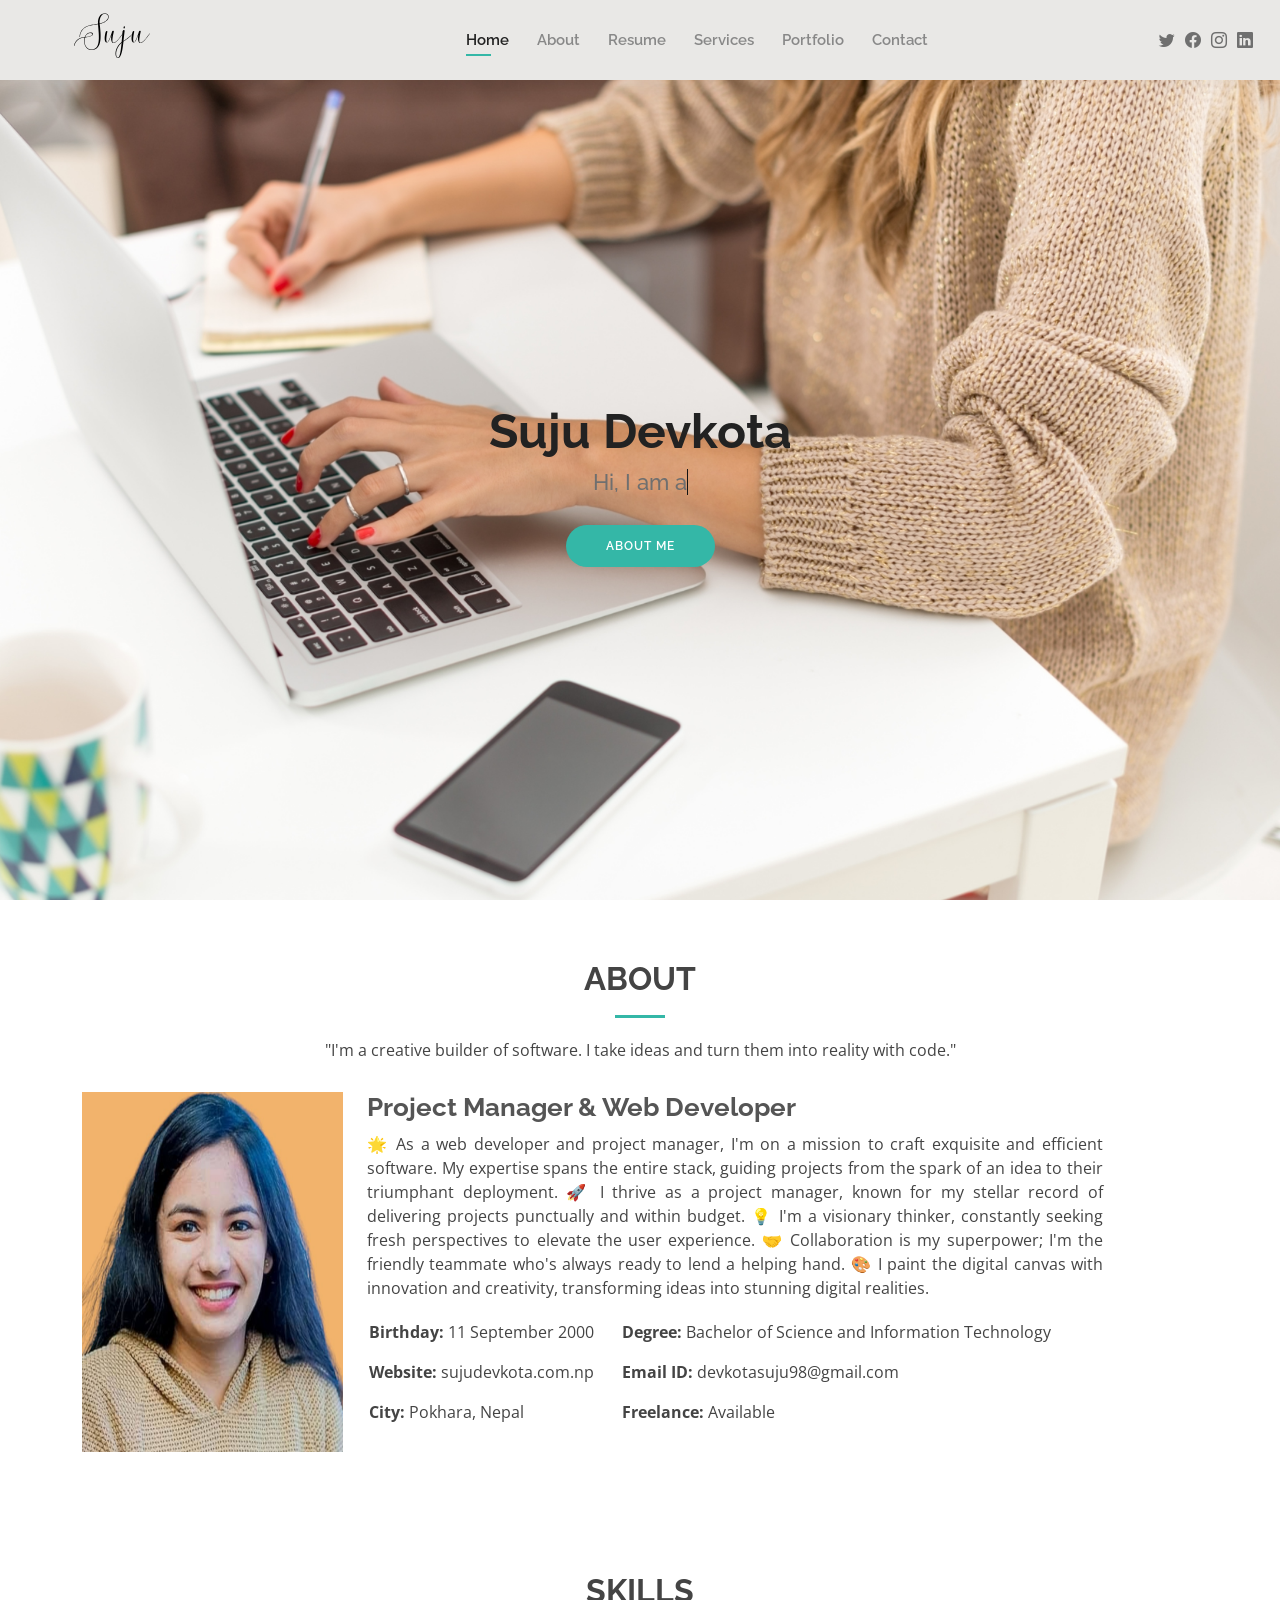
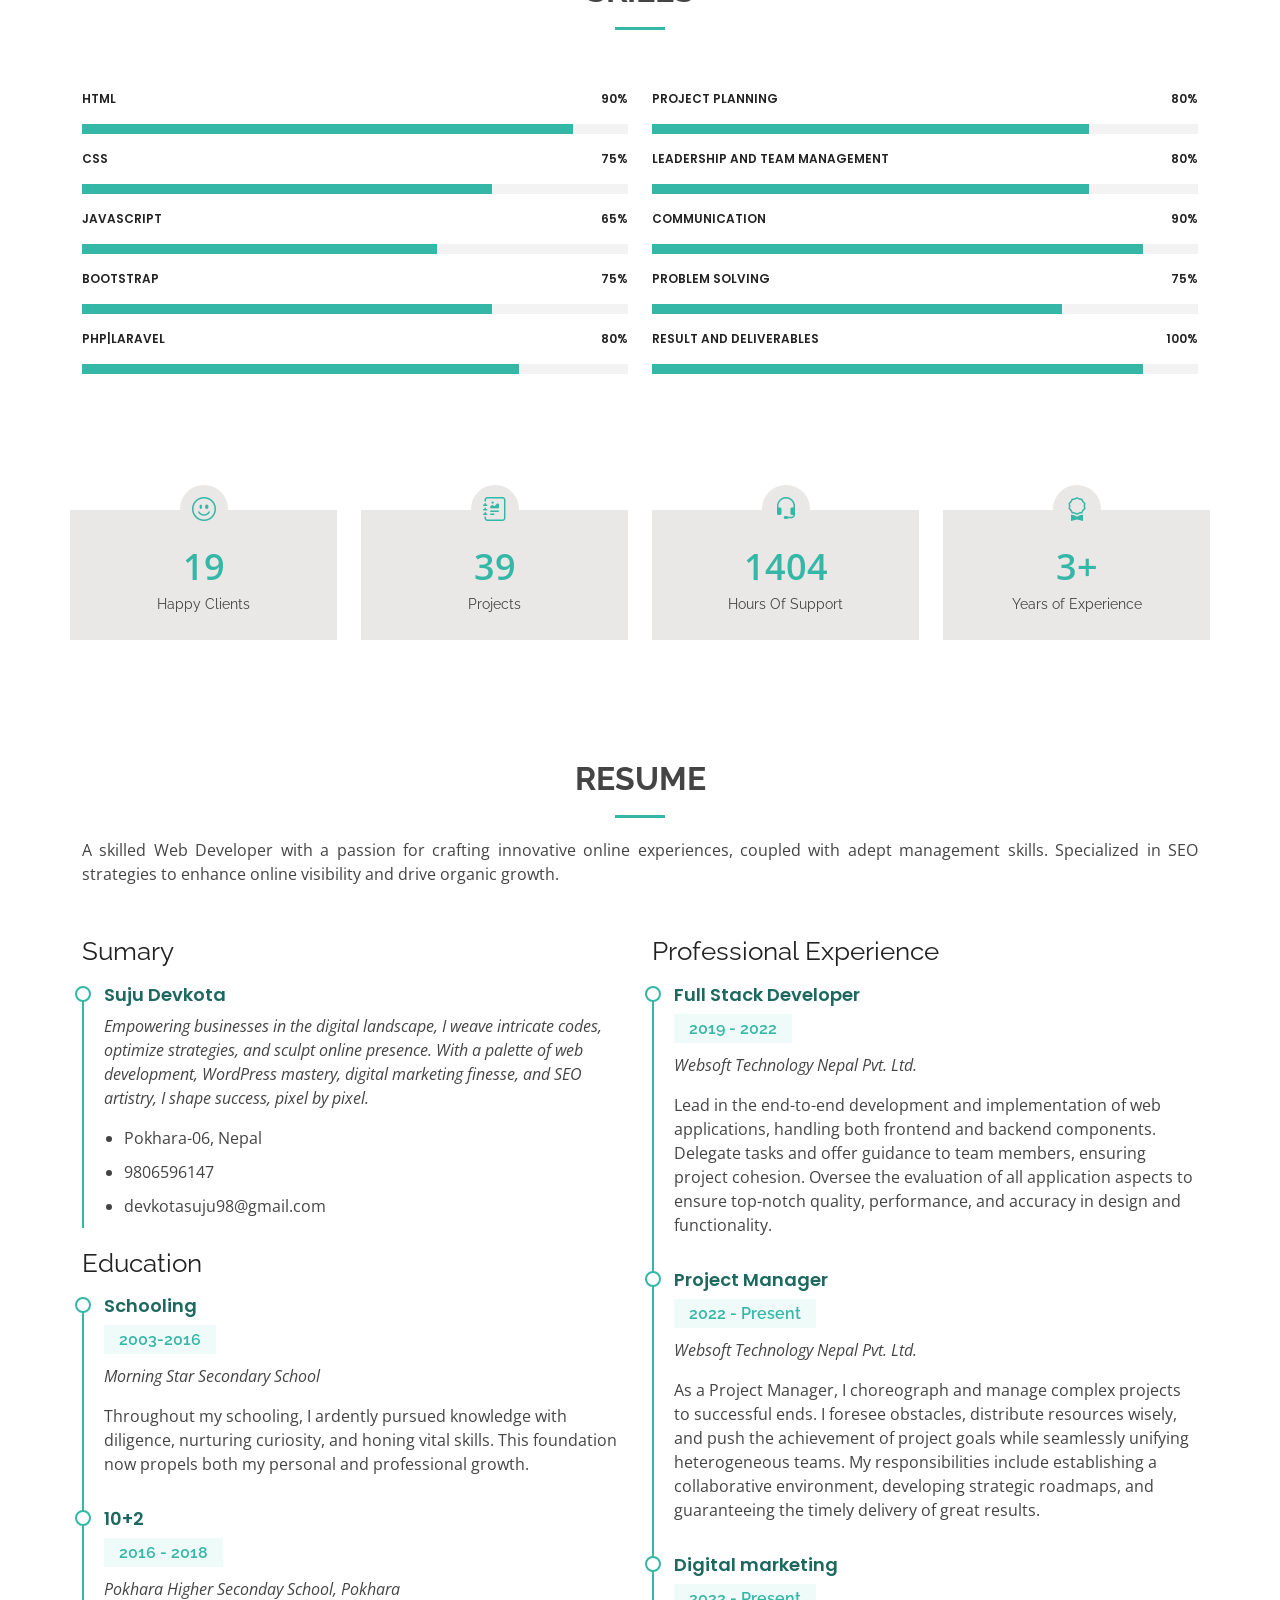
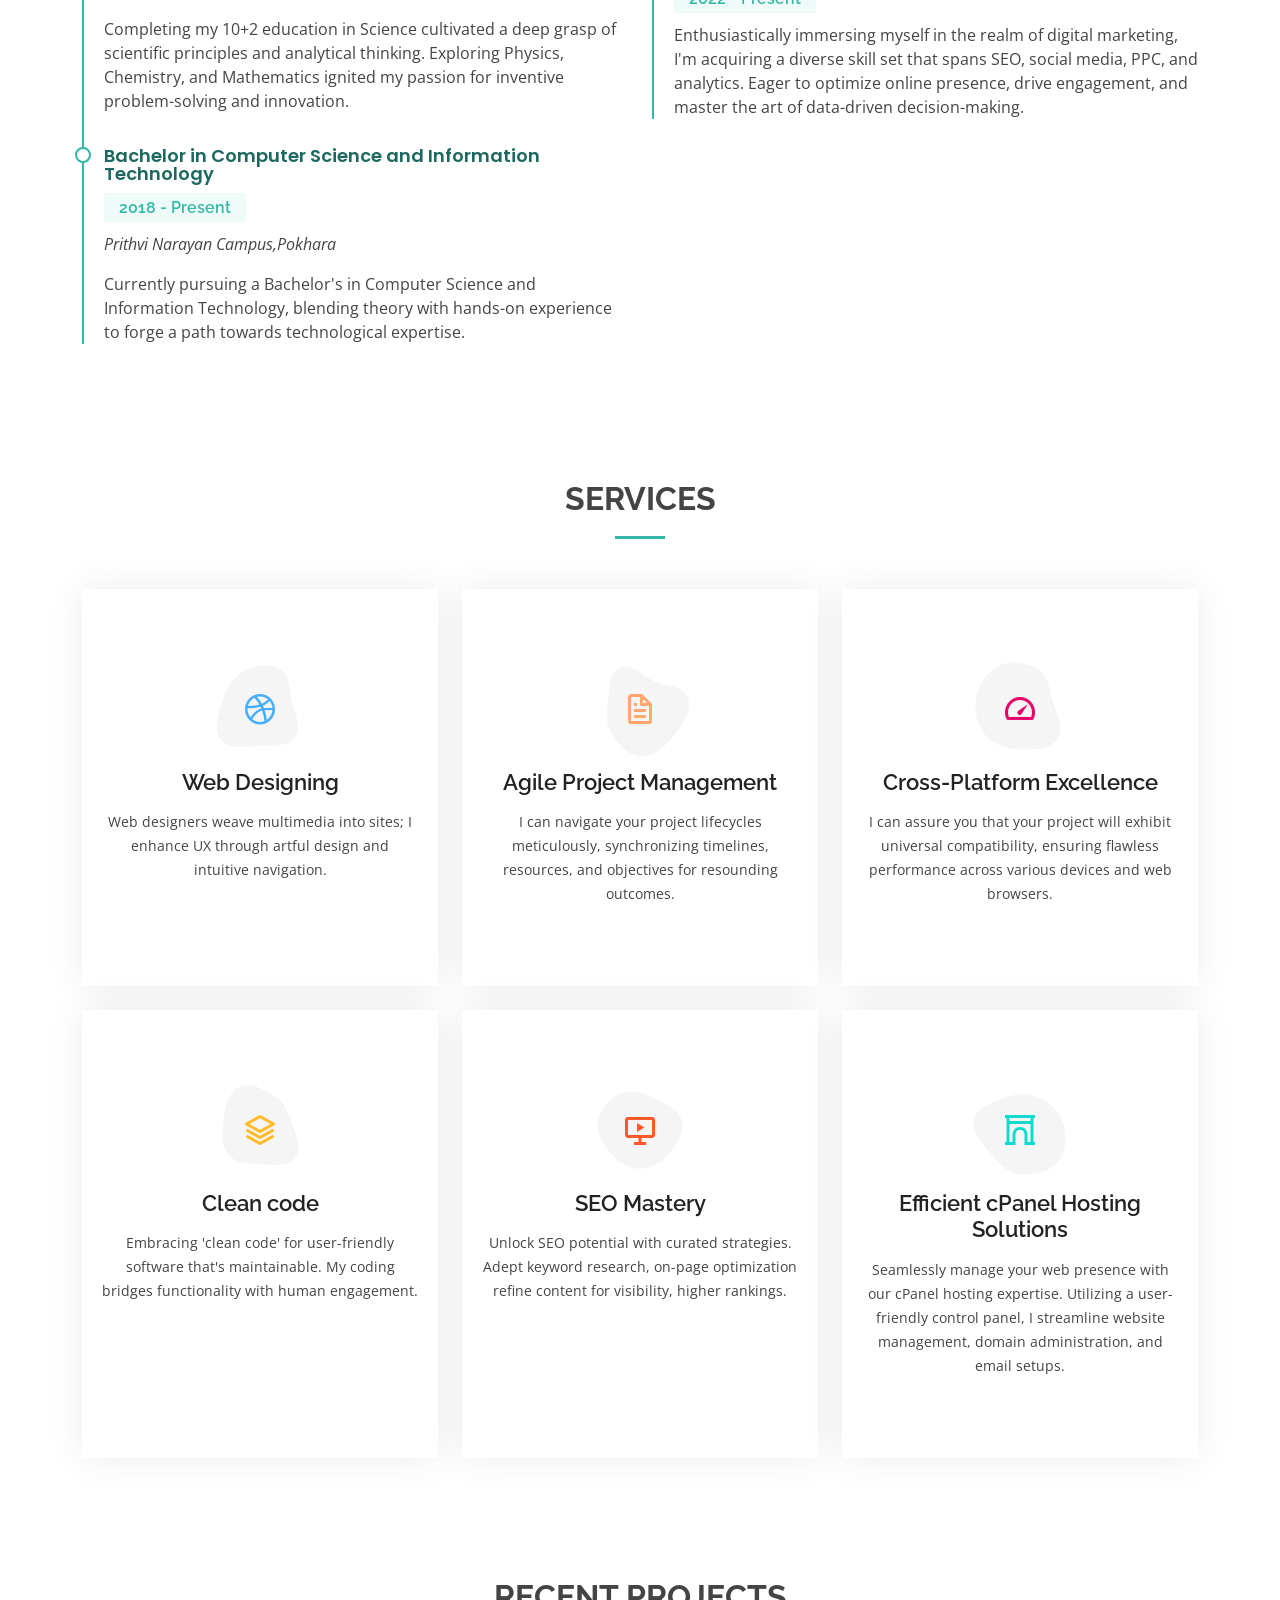
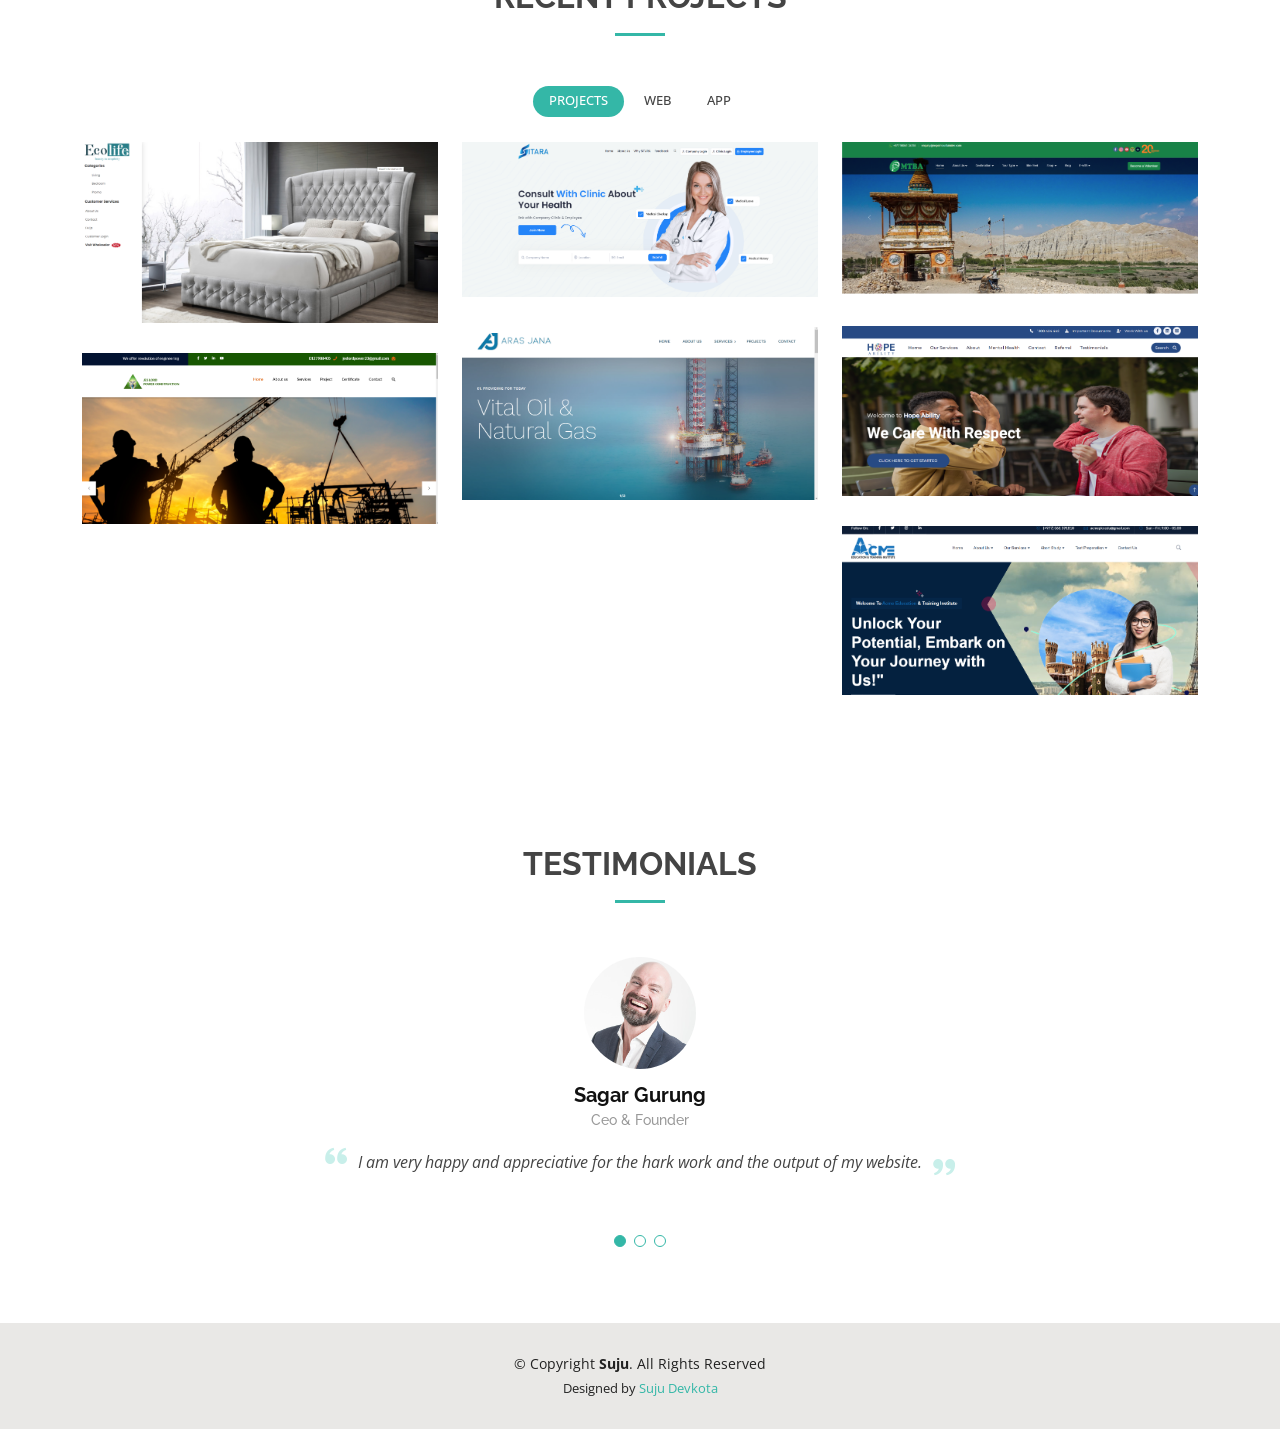
==== commit 0136f632: "favicon milako ani logo mailko" ====
--- a/index.html
+++ b/index.html
@@ -5,7 +5,7 @@
   <meta charset="utf-8">
   <meta content="width=device-width, initial-scale=1.0" name="viewport">
 
-  <title>Suju - Index</title>
+  <title>Suju</title>
   <meta content="" name="description">
   <meta content="" name="keywords">
 
@@ -34,10 +34,9 @@
   <!-- ======= Header ======= -->
   <header id="header" class="fixed-top">
     <div class="container-fluid d-flex justify-content-between align-items-center">
-
-      <h1 class="logo me-auto me-lg-0"><a href="index.html">Suju</a></h1>
       <!-- Uncomment below if you prefer to use an image logo -->
-      <!-- <a href="index.html" class="logo"><img src="assets/img/logo.png" alt="" class="img-fluid"></a>-->
+      <!-- <a href="index.html" class="logo"><img src="assets/img/logo.png" alt="" class="img-fluid"></a> -->
+            <h1 class="logo me-auto me-lg-0"><a href="index.html"><svg xmlns="http://www.w3.org/2000/svg" xmlns:xlink="http://www.w3.org/1999/xlink" width="200" zoomAndPan="magnify" viewBox="0 0 375 374.999991" height="80" preserveAspectRatio="xMidYMid meet" version="1.0"><defs><g/></defs><g fill="#000000" fill-opacity="1"><g transform="translate(8.795497, 188.565188)"><g><path d="M 85.9375 43.164062 C 57.941406 45.367188 44.070312 15.296875 53.015625 -13.222656 C 92.289062 -16.589844 93.84375 -29.683594 85.808594 -34.480469 C 77.253906 -39.535156 58.328125 -36.292969 50.8125 -14.777344 C 25.277344 -12.183594 4.148438 0.648438 0.90625 26.3125 C 1.554688 26.3125 2.332031 26.3125 3.371094 26.3125 C 6.480469 2.460938 25.921875 -9.851562 50.292969 -12.960938 C 43.164062 10.109375 51.71875 48.089844 86.324219 45.367188 C 134.933594 41.476562 127.027344 -24.367188 121.0625 -76.214844 C 178.484375 -88.011719 171.875 -133.507812 135.582031 -123.914062 C 125.730469 -121.324219 111.472656 -108.75 113.027344 -77.253906 C 76.34375 -72.066406 31.238281 -68.179688 26.441406 -14.90625 L 28.386719 -14.90625 C 34.21875 -67.660156 77.902344 -69.996094 113.15625 -75.050781 C 117.046875 -25.921875 128.0625 39.792969 85.9375 43.164062 Z M 120.804688 -78.550781 C 118.601562 -102.140625 128.710938 -120.285156 140.246094 -122.878906 C 169.023438 -128.582031 172.652344 -89.824219 120.804688 -78.550781 Z M 84.640625 -31.496094 C 89.566406 -27.738281 88.53125 -18.664062 53.53125 -15.164062 C 60.53125 -34.480469 78.289062 -36.292969 84.640625 -31.496094 Z M 84.640625 -31.496094 "/></g></g></g><g fill="#000000" fill-opacity="1"><g transform="translate(156.558218, 188.565188)"><g><path d="M 39.664062 -40.570312 C 40.570312 -44.589844 33.183594 -46.015625 30.71875 -38.757812 C 22.683594 -15.035156 14.257812 8.8125 8.425781 8.683594 C 0.128906 8.425781 6.222656 -25.921875 9.203125 -39.664062 C 10.371094 -43.421875 3.628906 -45.625 1.296875 -39.015625 C -1.945312 -29.941406 -10.371094 11.019531 8.425781 10.371094 C 16.332031 10.109375 23.332031 -11.925781 28.515625 -25.144531 C 24.886719 -8.164062 26.960938 6.09375 31.886719 10.371094 C 47.828125 24.367188 75.699219 -23.980469 82.566406 -30.460938 C 82.566406 -31.109375 80.882812 -31.109375 80.363281 -30.589844 C 75.4375 -24.886719 46.144531 20.351562 34.609375 9.722656 C 29.292969 3.242188 38.496094 -35.644531 39.664062 -40.570312 Z M 39.664062 -40.570312 "/></g></g></g><g fill="#000000" fill-opacity="1"><g transform="translate(236.272309, 188.565188)"><g><path d="M -3.628906 8.554688 C -41.089844 38.757812 -35.515625 82.308594 -21.386719 83.214844 C -4.40625 84.253906 1.296875 40.570312 5.054688 5.574219 C 12.3125 1.945312 34.738281 -12.960938 49.253906 -30.332031 C 49.253906 -30.980469 47.179688 -30.980469 46.792969 -30.460938 C 34.480469 -16.203125 13.609375 -1.425781 5.3125 3.109375 C 7.128906 -13.871094 9.589844 -36.683594 10.628906 -44.199219 C 11.277344 -50.550781 1.425781 -49.902344 0.648438 -40.960938 C -1.554688 -14.128906 -2.722656 -0.257812 -3.628906 8.554688 Z M -3.757812 11.40625 C -6.871094 40.050781 -10.757812 81.140625 -21 81.140625 C -32.144531 81.140625 -36.941406 40.050781 -3.757812 11.40625 Z M 8.035156 -54.957031 C 11.796875 -54.957031 13.609375 -64.421875 10.238281 -65.457031 C 4.925781 -65.976562 3.5 -54.957031 8.035156 -54.957031 Z M 8.035156 -54.957031 "/></g></g></g><g fill="#000000" fill-opacity="1"><g transform="translate(282.545364, 188.565188)"><g><path d="M 39.664062 -40.570312 C 40.570312 -44.589844 33.183594 -46.015625 30.71875 -38.757812 C 22.683594 -15.035156 14.257812 8.8125 8.425781 8.683594 C 0.128906 8.425781 6.222656 -25.921875 9.203125 -39.664062 C 10.371094 -43.421875 3.628906 -45.625 1.296875 -39.015625 C -1.945312 -29.941406 -10.371094 11.019531 8.425781 10.371094 C 16.332031 10.109375 23.332031 -11.925781 28.515625 -25.144531 C 24.886719 -8.164062 26.960938 6.09375 31.886719 10.371094 C 47.828125 24.367188 75.699219 -23.980469 82.566406 -30.460938 C 82.566406 -31.109375 80.882812 -31.109375 80.363281 -30.589844 C 75.4375 -24.886719 46.144531 20.351562 34.609375 9.722656 C 29.292969 3.242188 38.496094 -35.644531 39.664062 -40.570312 Z M 39.664062 -40.570312 "/></g></g></g></svg></a></h1>
 
       <nav id="navbar" class="navbar order-last order-lg-0">
         <ul>
--- a/assets/css/style.css
+++ b/assets/css/style.css
@@ -114,7 +114,7 @@
   background: #e9e8e6;
   box-shadow: 0px 0px 25px 0 rgba(0, 0, 0, 0.08);
   z-index: 997;
-  padding: 15px 0;
+  padding: 0px 0;
 }
 
 #header .logo {
@@ -131,9 +131,10 @@
   color: #222222;
 }
 
-#header .logo img {
-  max-height: 40px;
-}
+/* #header .logo img  {
+  height: 80px;
+} */
+
 
 @media (max-width: 992px) {
   #header .logo {
@@ -699,8 +700,8 @@
   padding: 0;
   margin: 0 0 20px 0;
   font-family: "Raleway", sans-serif;
-  font-size: 14px; */
-}
+  font-size: 14px;
+ } */
 
 /*--------------------------------------------------------------
 # Testimonials
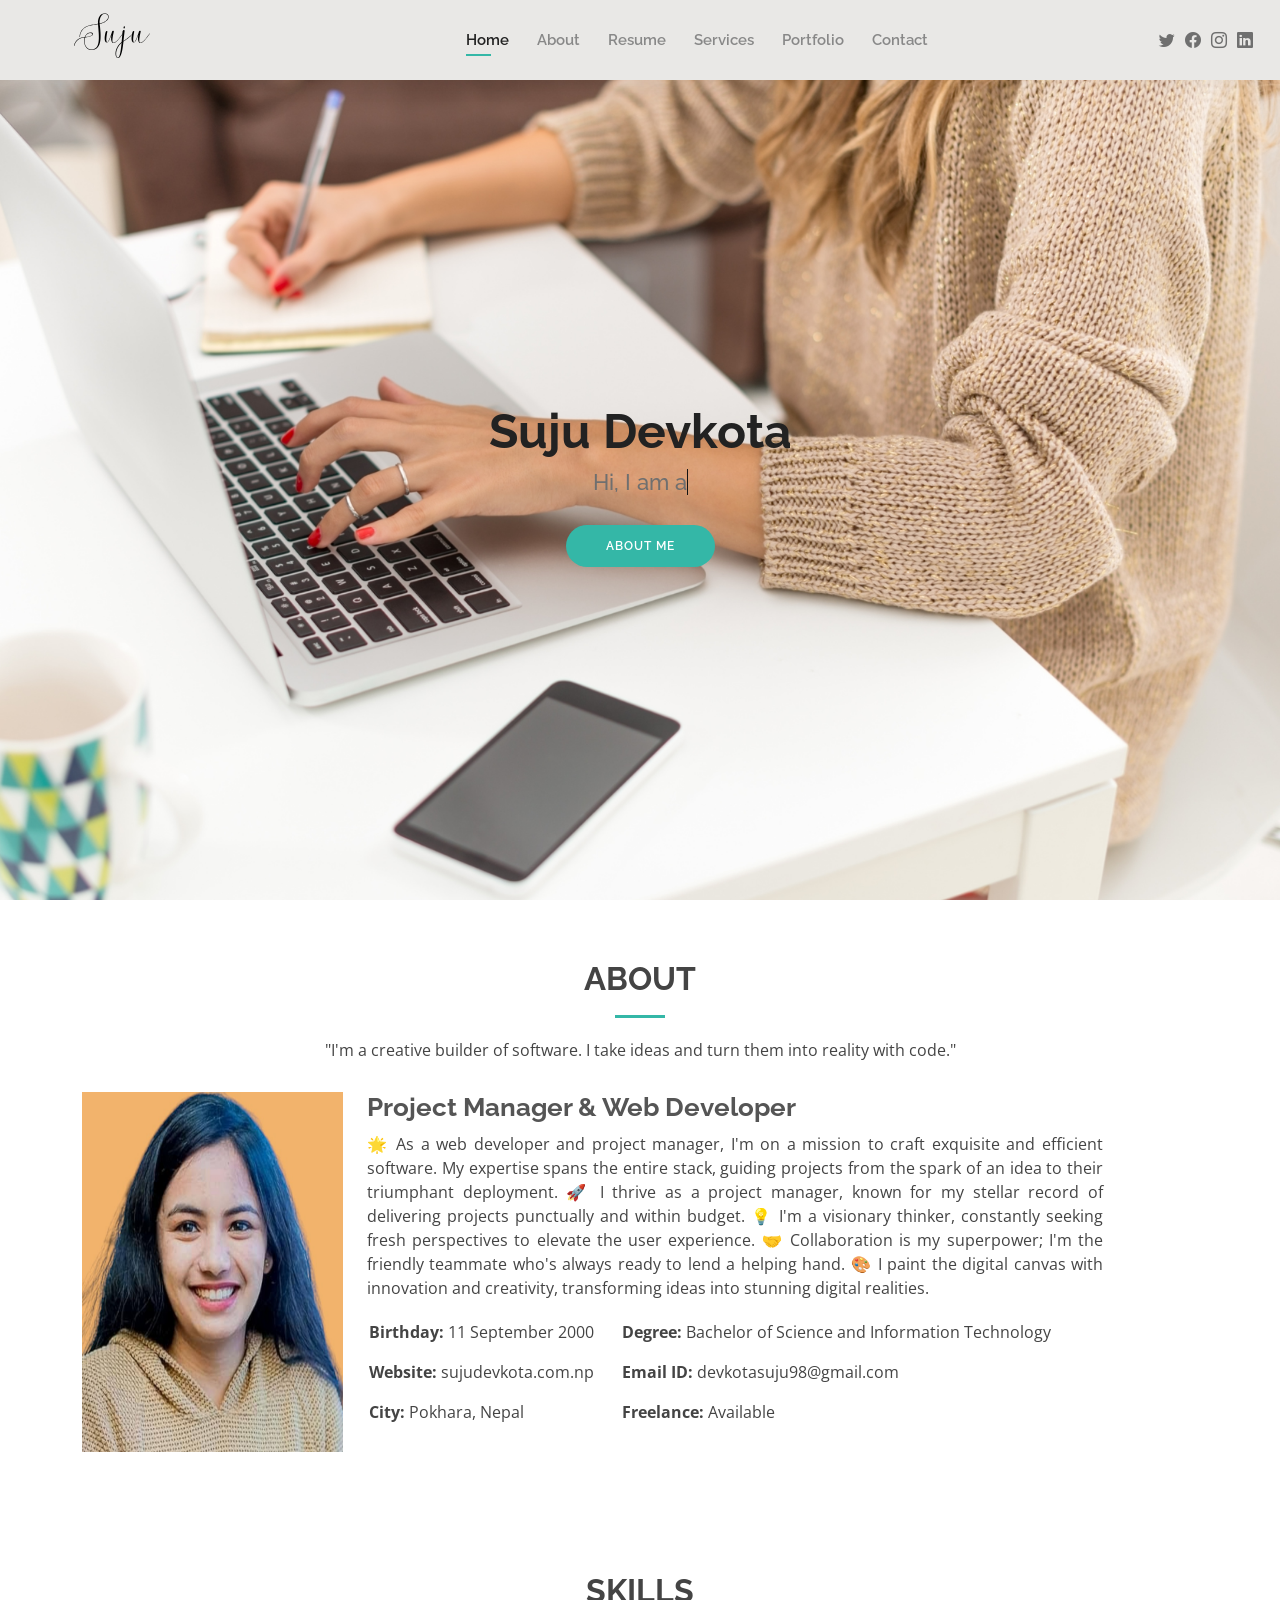
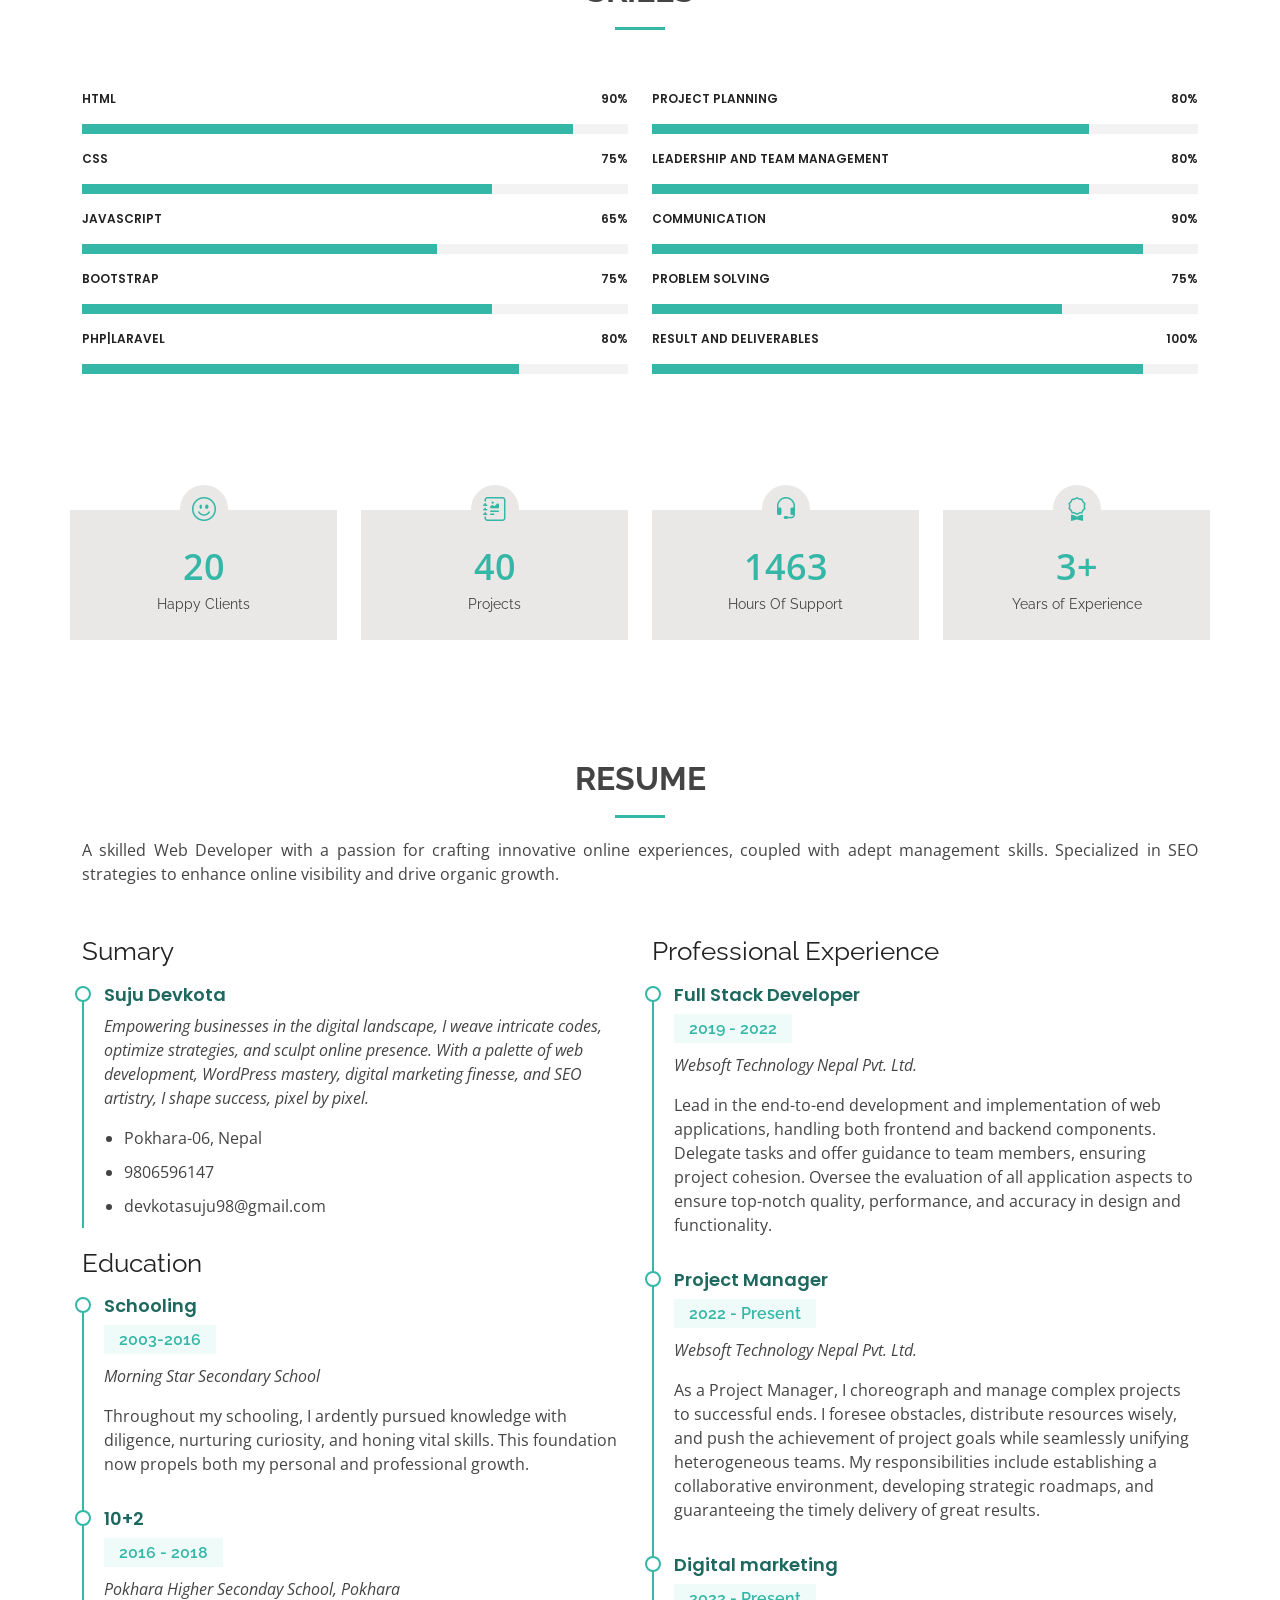
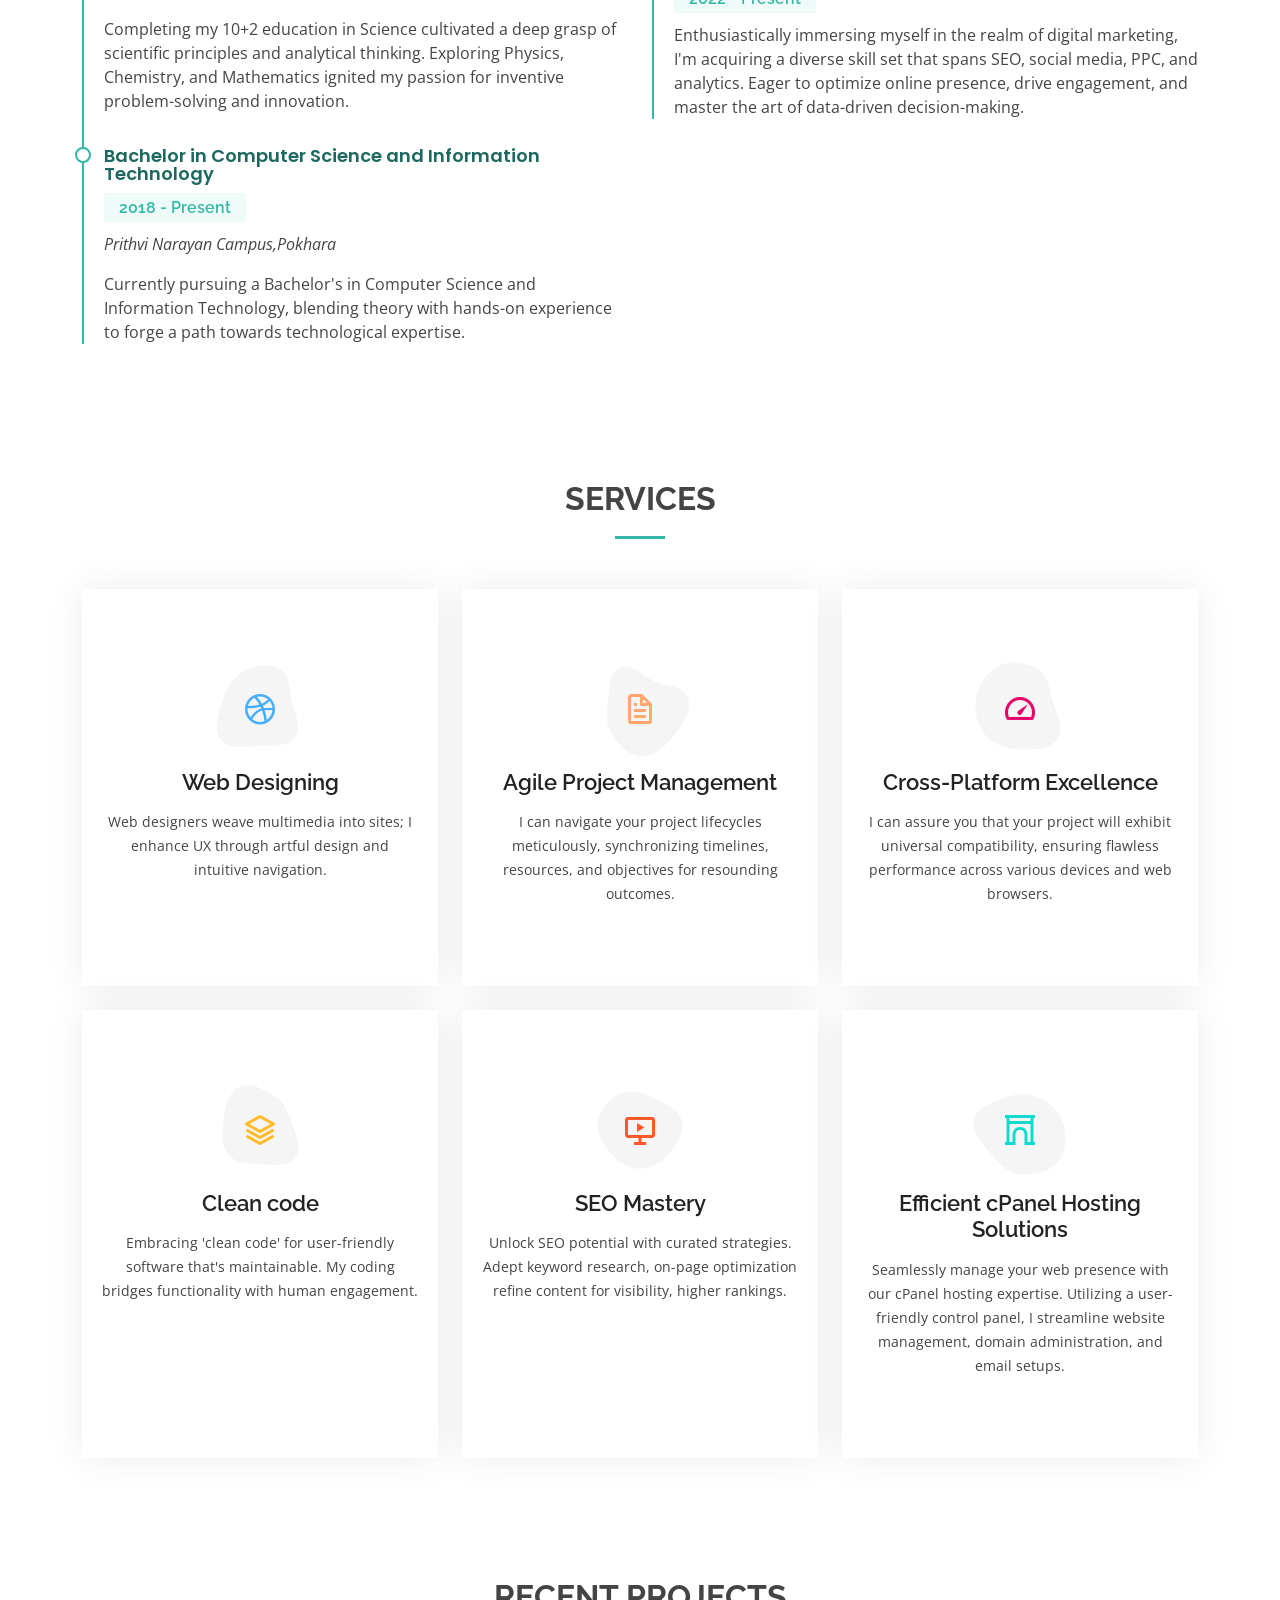
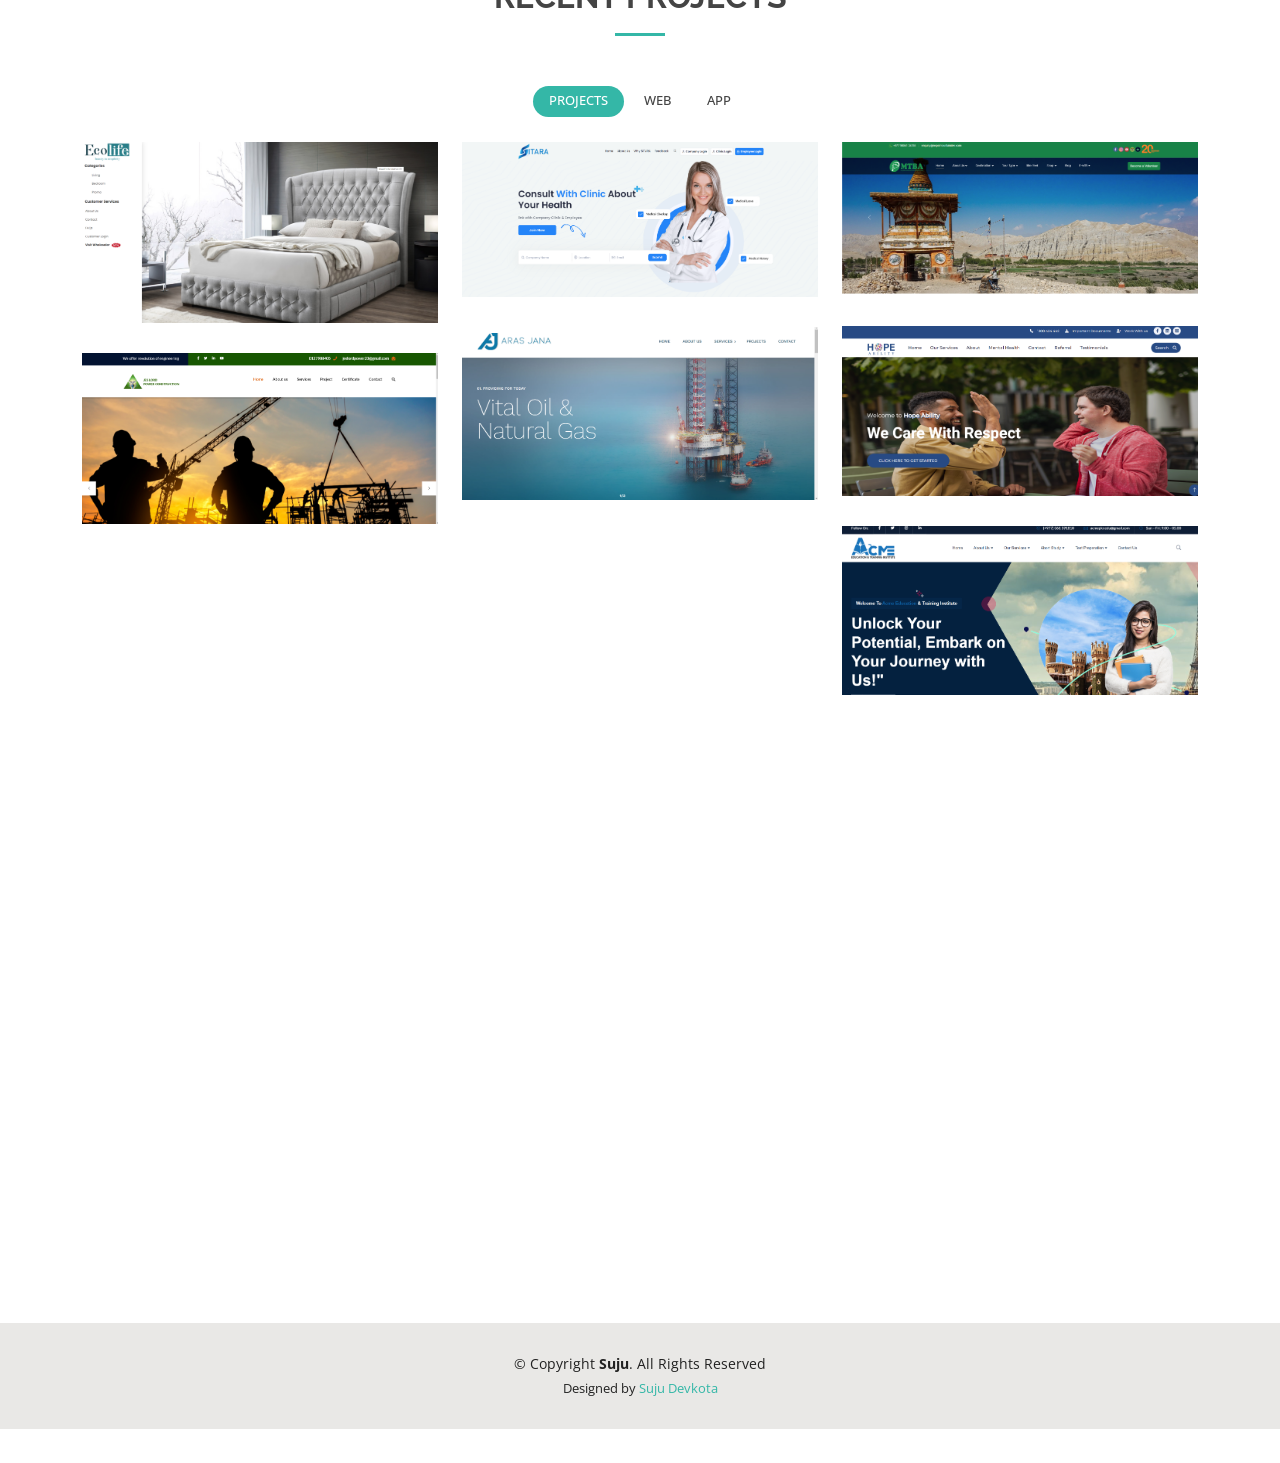
==== commit 3c2c9e37: "minor changes" ====
--- a/index.html
+++ b/index.html
@@ -52,9 +52,9 @@
 
       <div class="header-social-links">
         <a href="#" class="twitter"><i class="bi bi-twitter"></i></a>
-        <a href="#" class="facebook"><i class="bi bi-facebook"></i></a>
+        <a href="https://www.facebook.com/devkotasuju" class="facebook"><i class="bi bi-facebook"></i></a>
         <a href="#" class="instagram"><i class="bi bi-instagram"></i></a>
-        <a href="#" class="linkedin"><i class="bi bi-linkedin"></i></i></a>
+        <a href="https://www.linkedin.com/in/suju-devkota/" class="linkedin"><i class="bi bi-linkedin"></i></i></a>
       </div>
 
     </div>
--- a/assets/css/style.css
+++ b/assets/css/style.css
@@ -114,7 +114,7 @@
   background: #e9e8e6;
   box-shadow: 0px 0px 25px 0 rgba(0, 0, 0, 0.08);
   z-index: 997;
-  padding: 0px 0;
+  padding: 0px;
 }
 
 #header .logo {
@@ -361,7 +361,7 @@
 .navbar-mobile a,
 .navbar-mobile a:focus {
   font-size: 15px;
-  padding-right: 15px;
+  padding-right: 5px;
   color: #222222;
 }
 
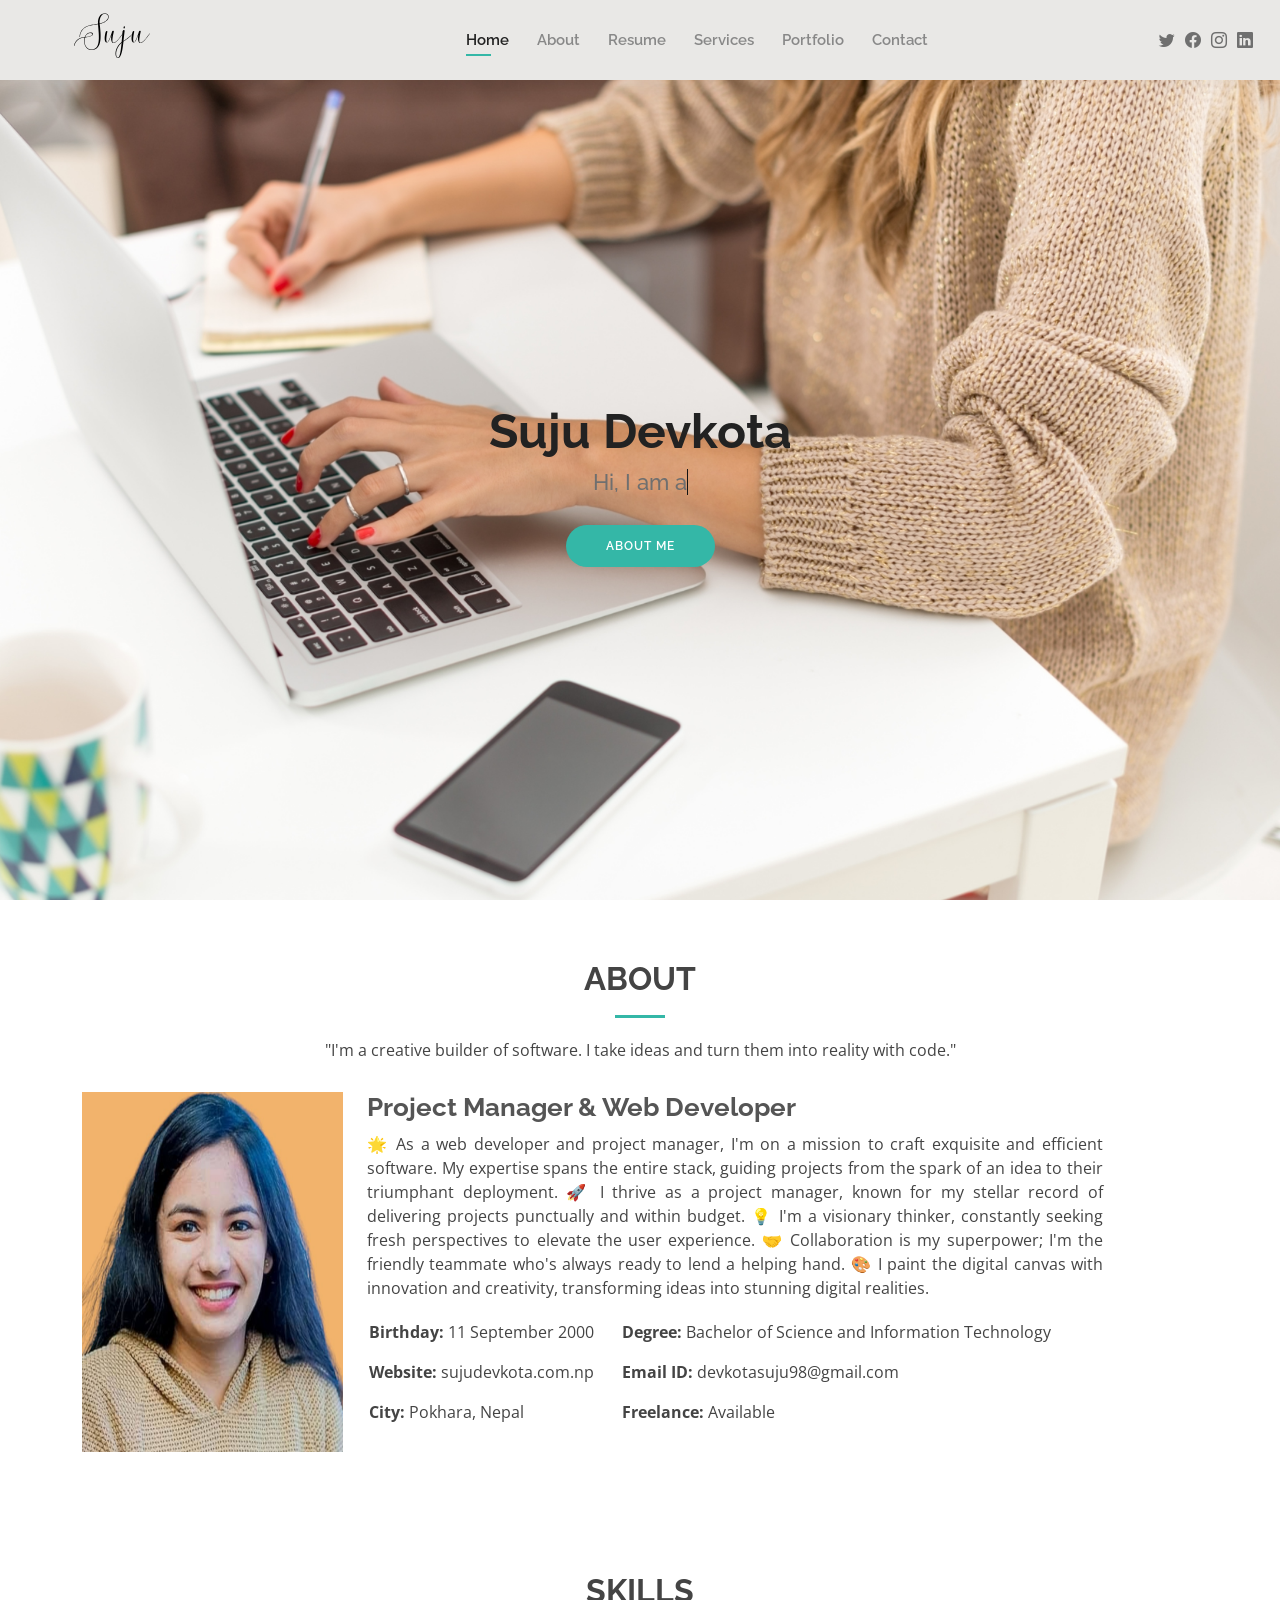
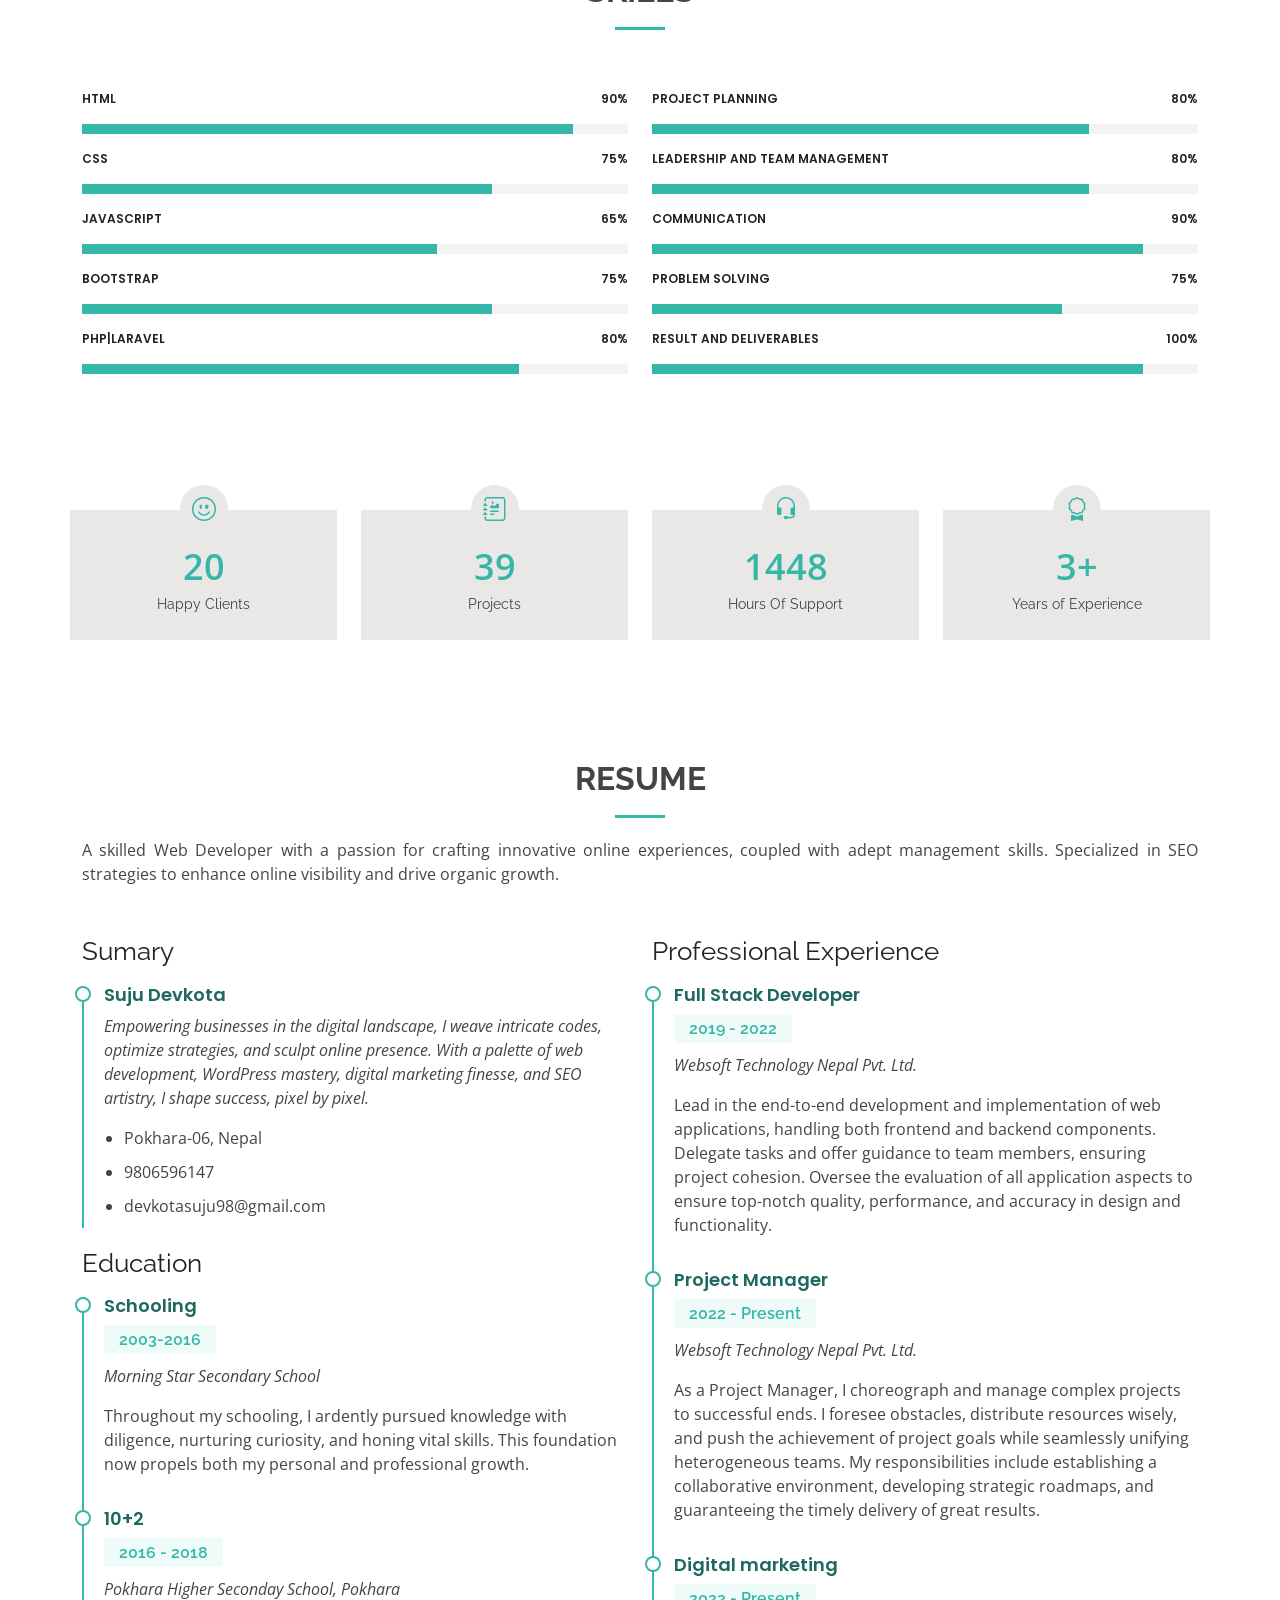
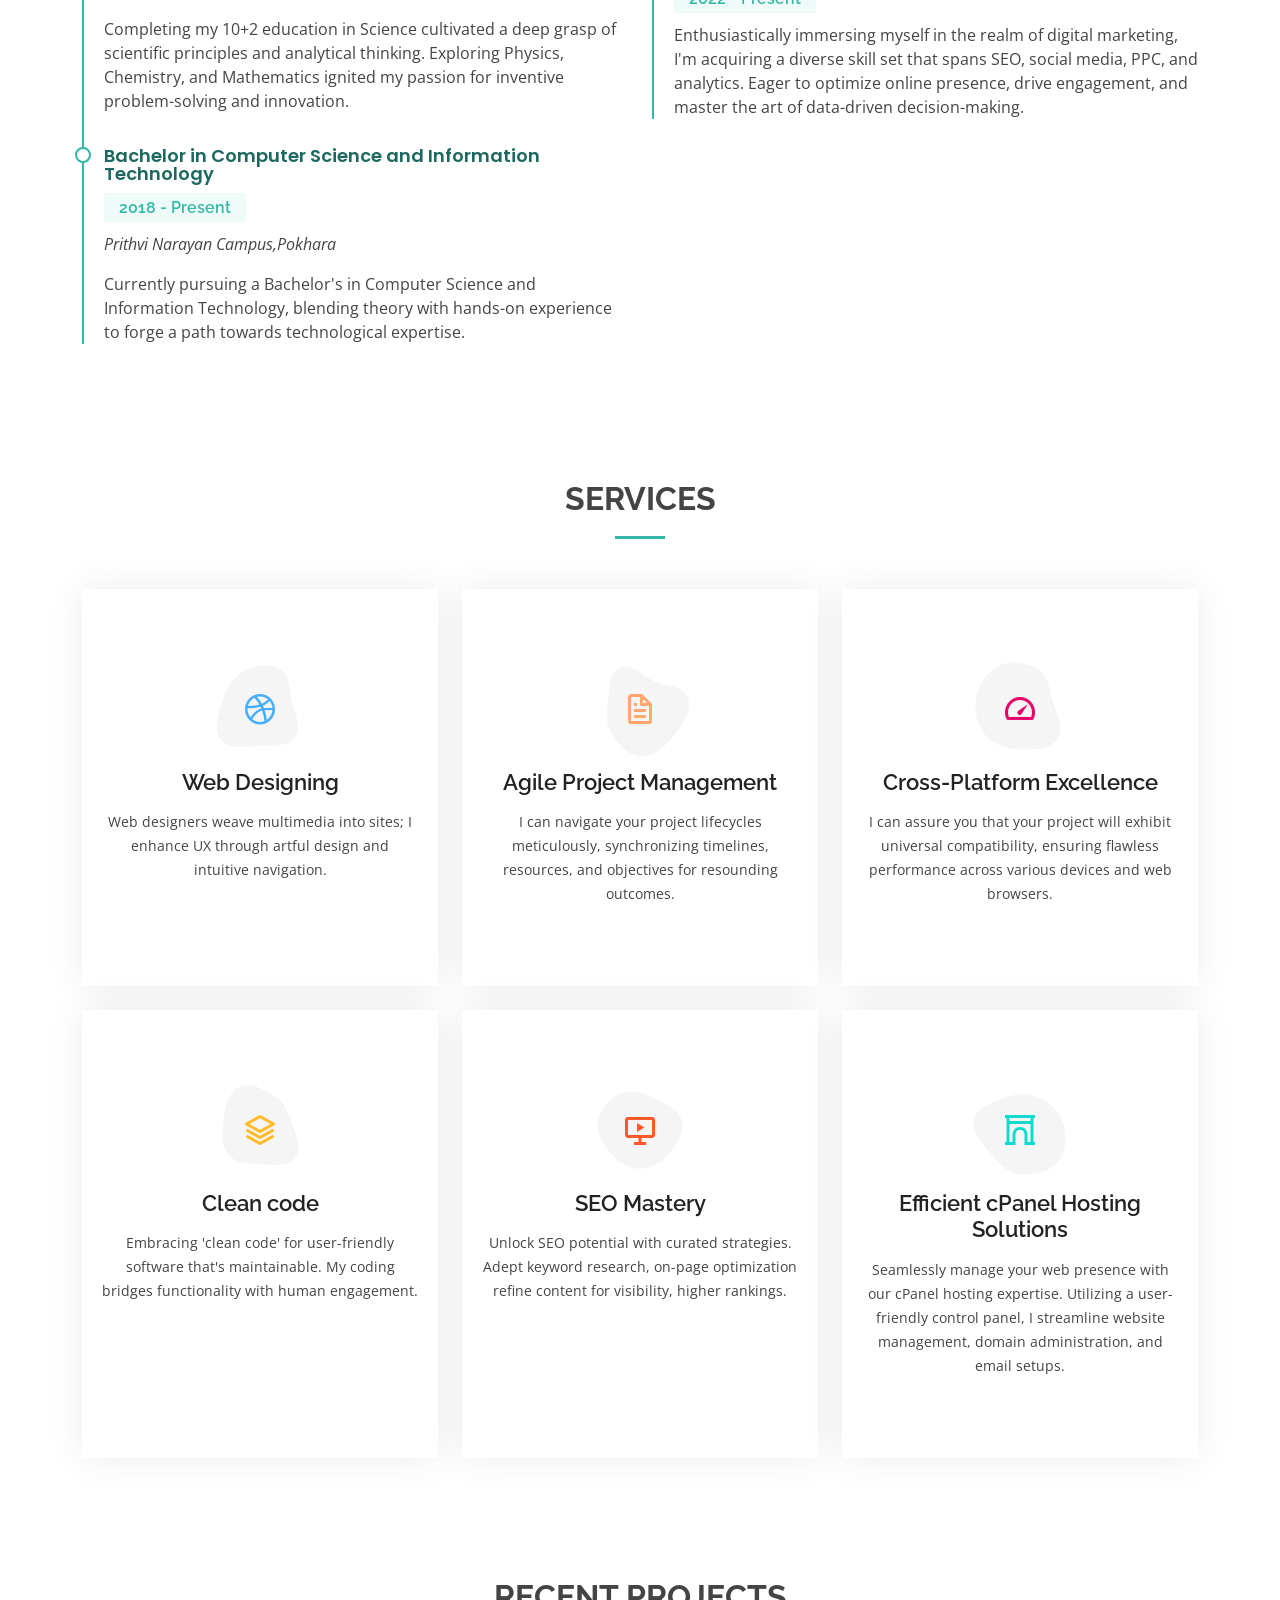
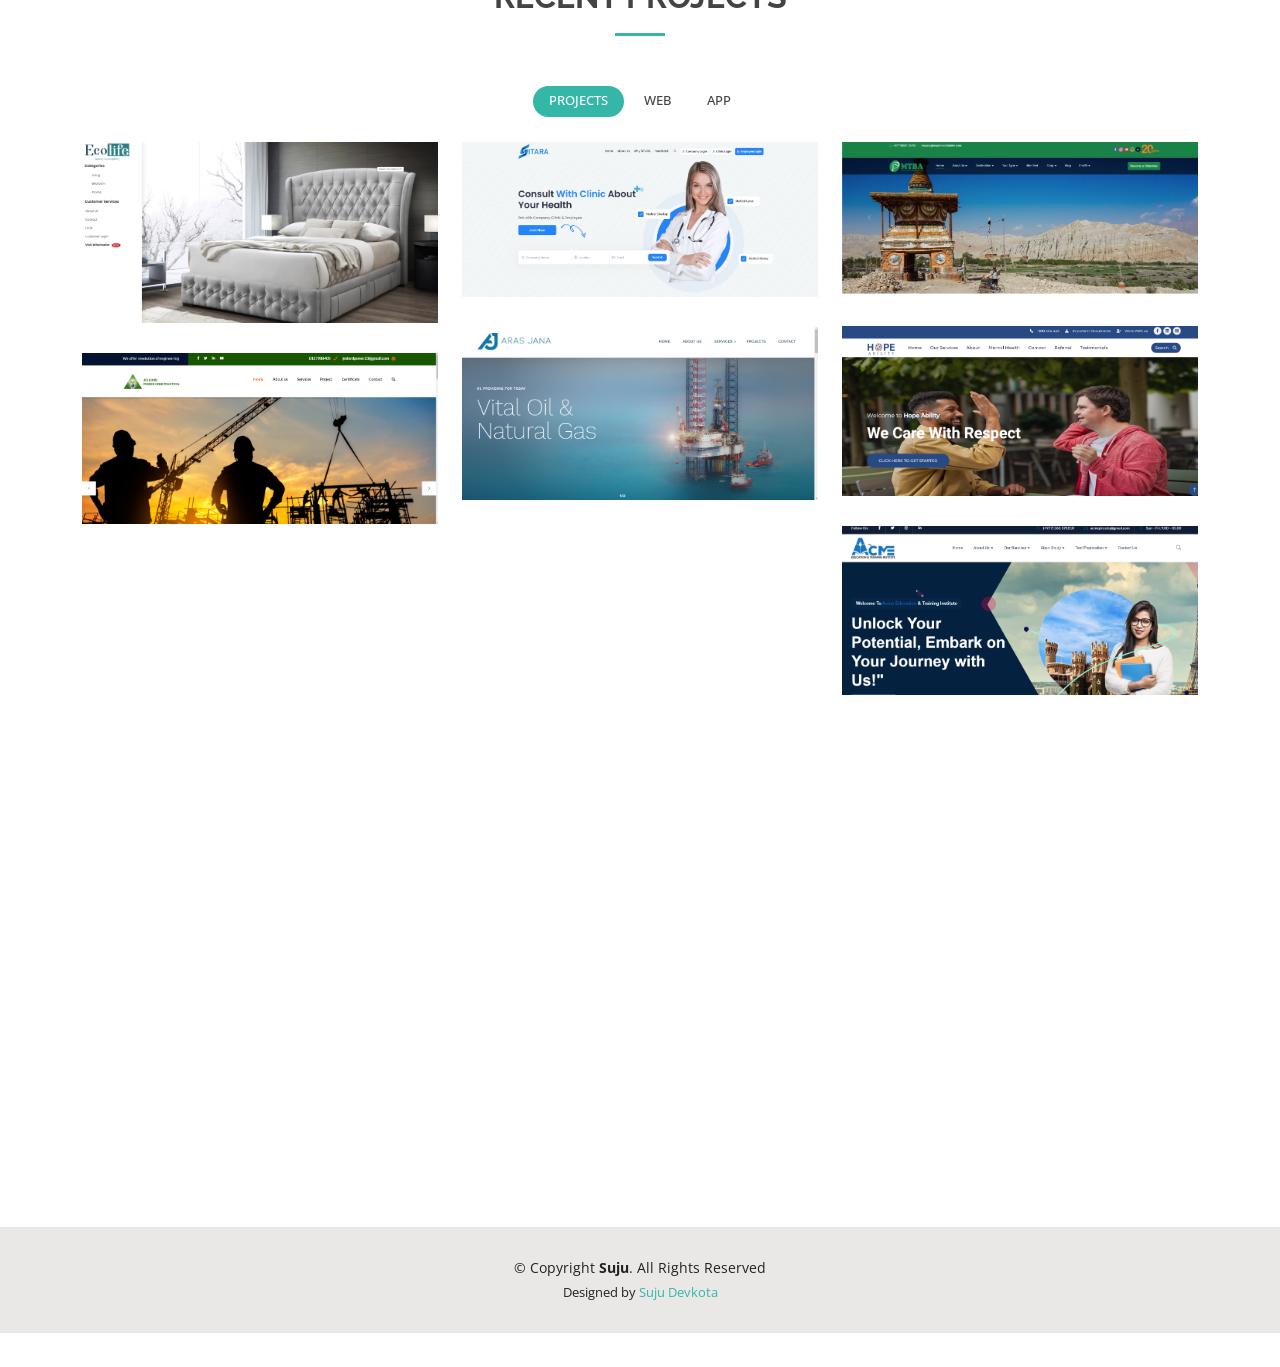
==== commit 1c785080: "some changes" ====
--- a/index.html
+++ b/index.html
@@ -6,8 +6,8 @@
   <meta content="width=device-width, initial-scale=1.0" name="viewport">
 
   <title>Suju</title>
-  <meta content="" name="description">
-  <meta content="" name="keywords">
+  <meta content="" name="">
+  <meta content="" name="">
 
   <!-- Favicons -->
   <link href="assets/img/favicon.png" rel="icon">
@@ -540,7 +540,7 @@
 
             <div class="swiper-slide">
               <div class="testimonial-item">
-                <img src="assets/img/testimonials/testimonials-1.jpg" class="testimonial-img" alt="">
+                <img src="#" class="testimonial-img" alt="">
                 <h3>Sagar Gurung</h3>
                 <h4>Ceo &amp; Founder</h4>
                 <p>
@@ -553,7 +553,7 @@
 
             <div class="swiper-slide">
               <div class="testimonial-item">
-                <img src="assets/img/testimonials/testimonials-2.jpg" class="testimonial-img" alt="">
+                <img src="#" class="testimonial-img" alt="">
                 <h3>Parsun Paudel</h3>
                 <h4></h4>
                 <p>
@@ -566,7 +566,7 @@
 
             <div class="swiper-slide">
               <div class="testimonial-item">
-                <img src="assets/img/testimonials/testimonials-3.jpg" class="testimonial-img" alt="">
+                <img src="#" class="testimonial-img" alt="">
                 <h3>Susan Paudel</h3>
                 <h4>Store Owner</h4>
                 <p>
